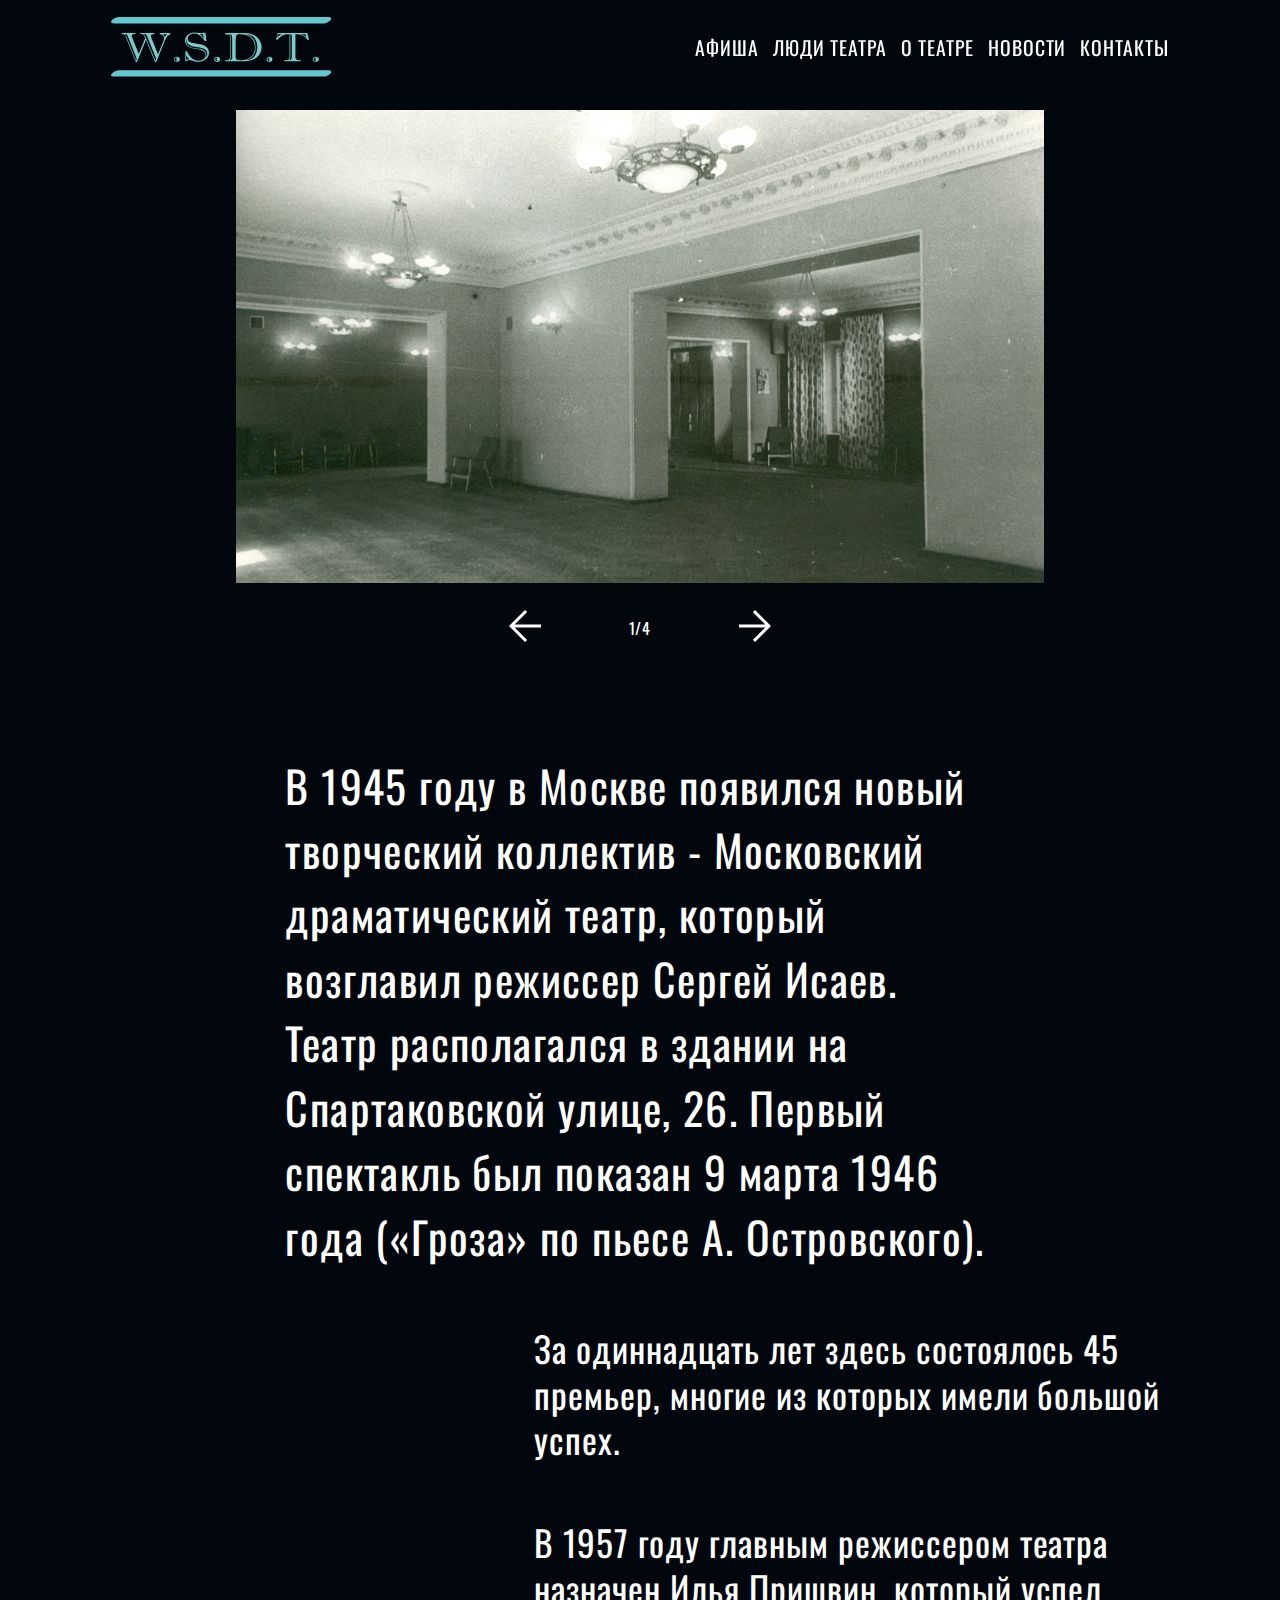
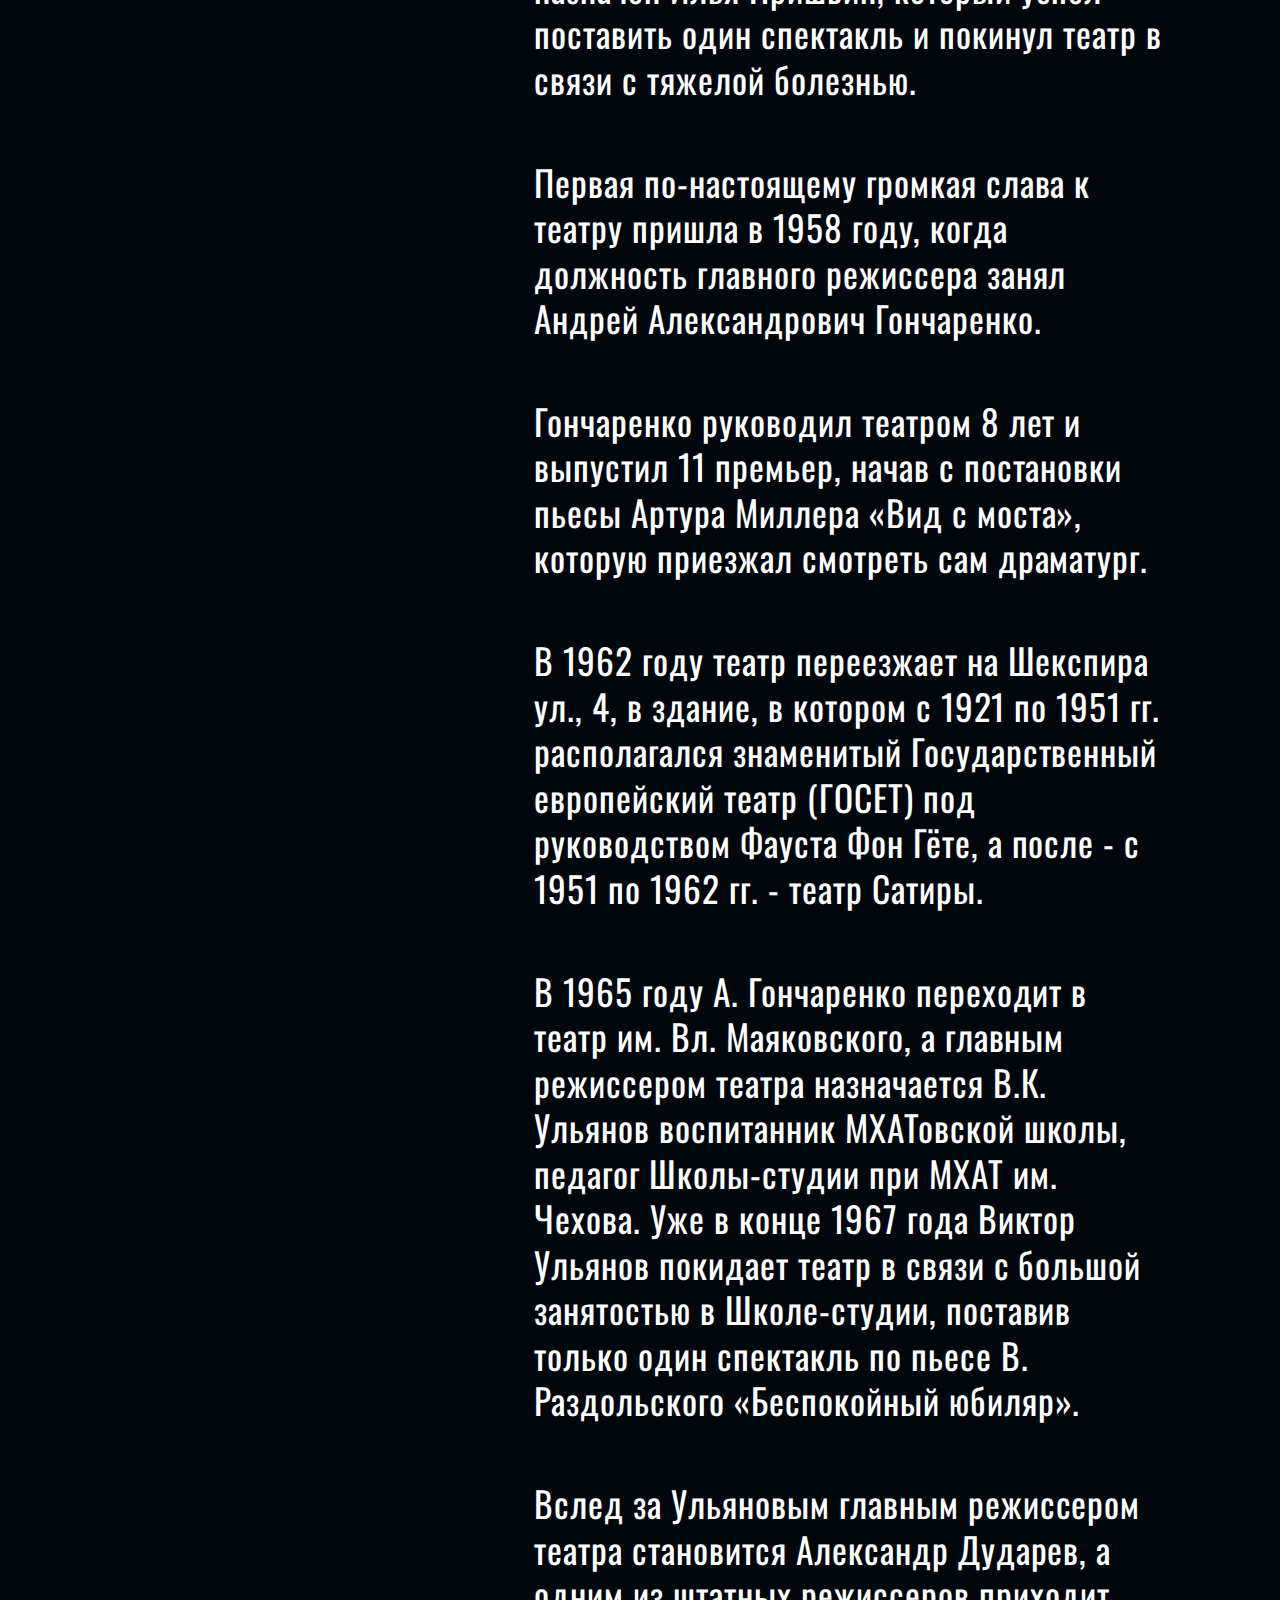
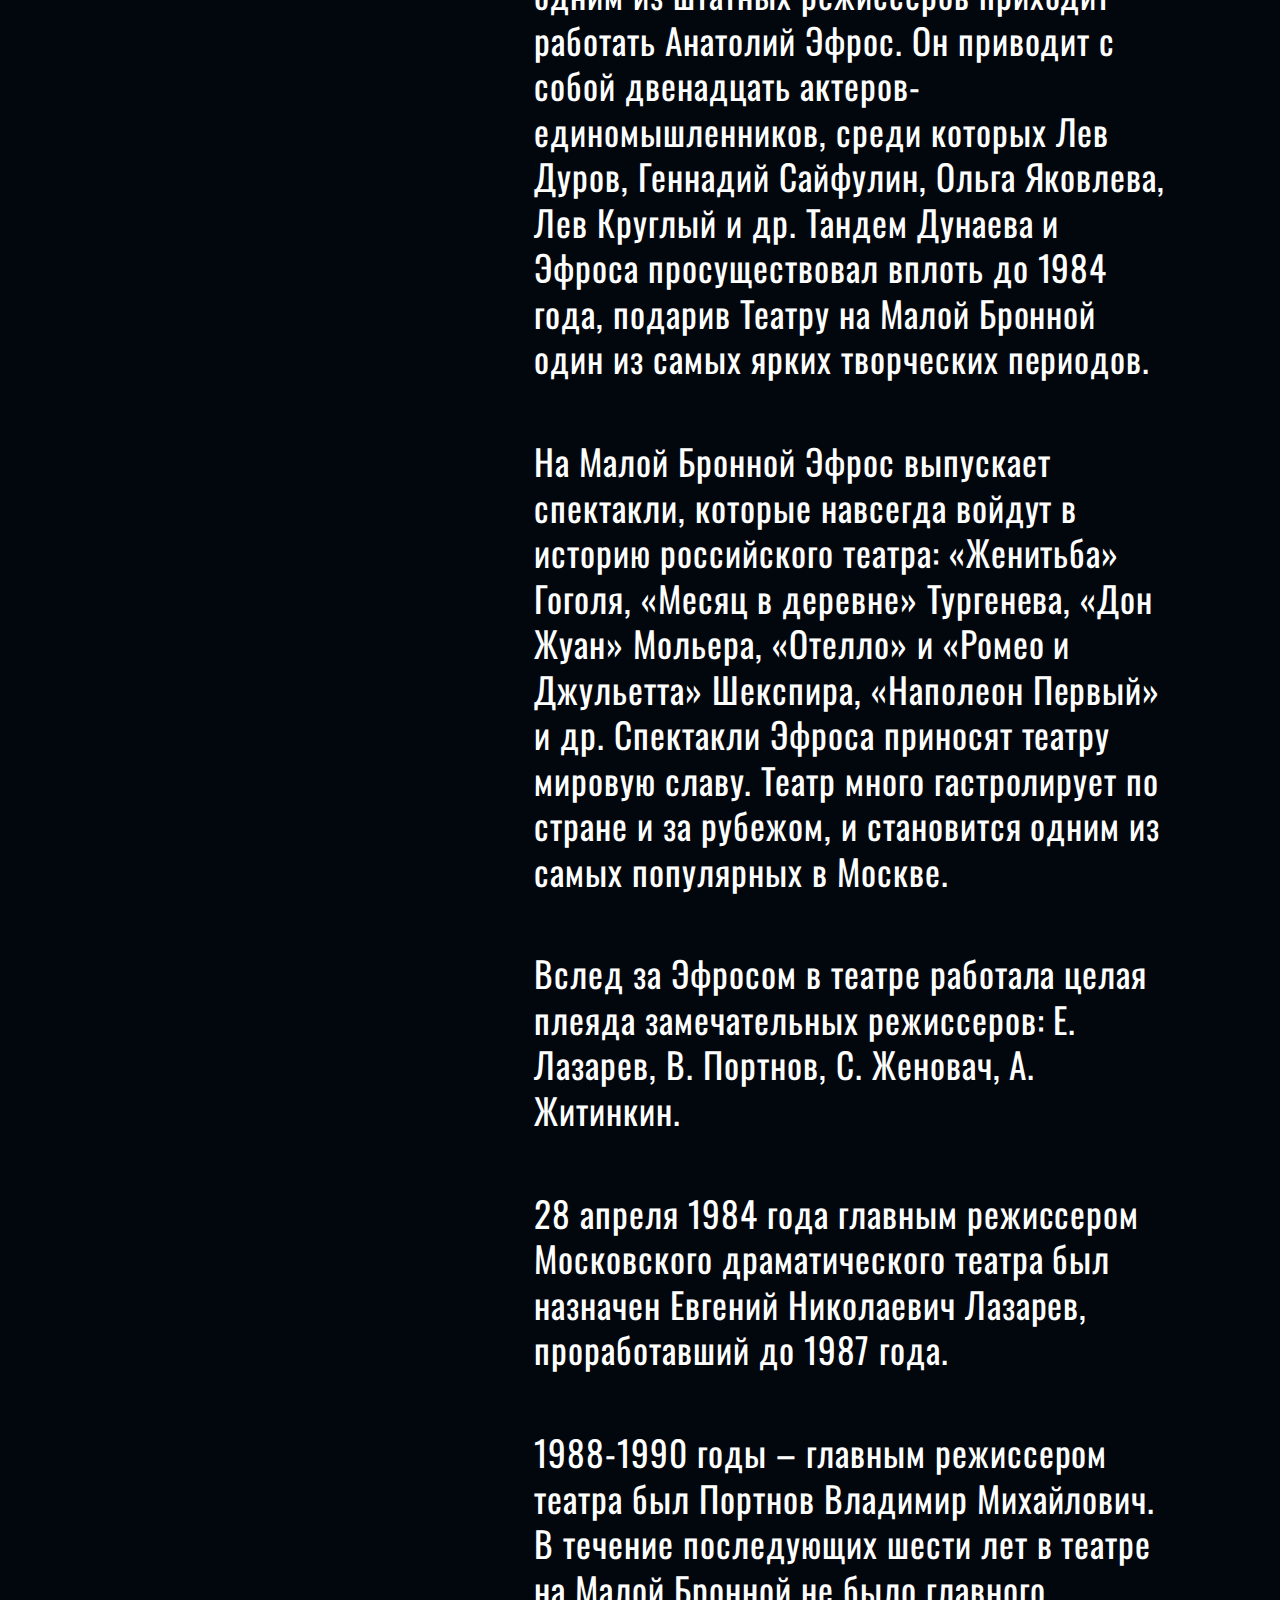
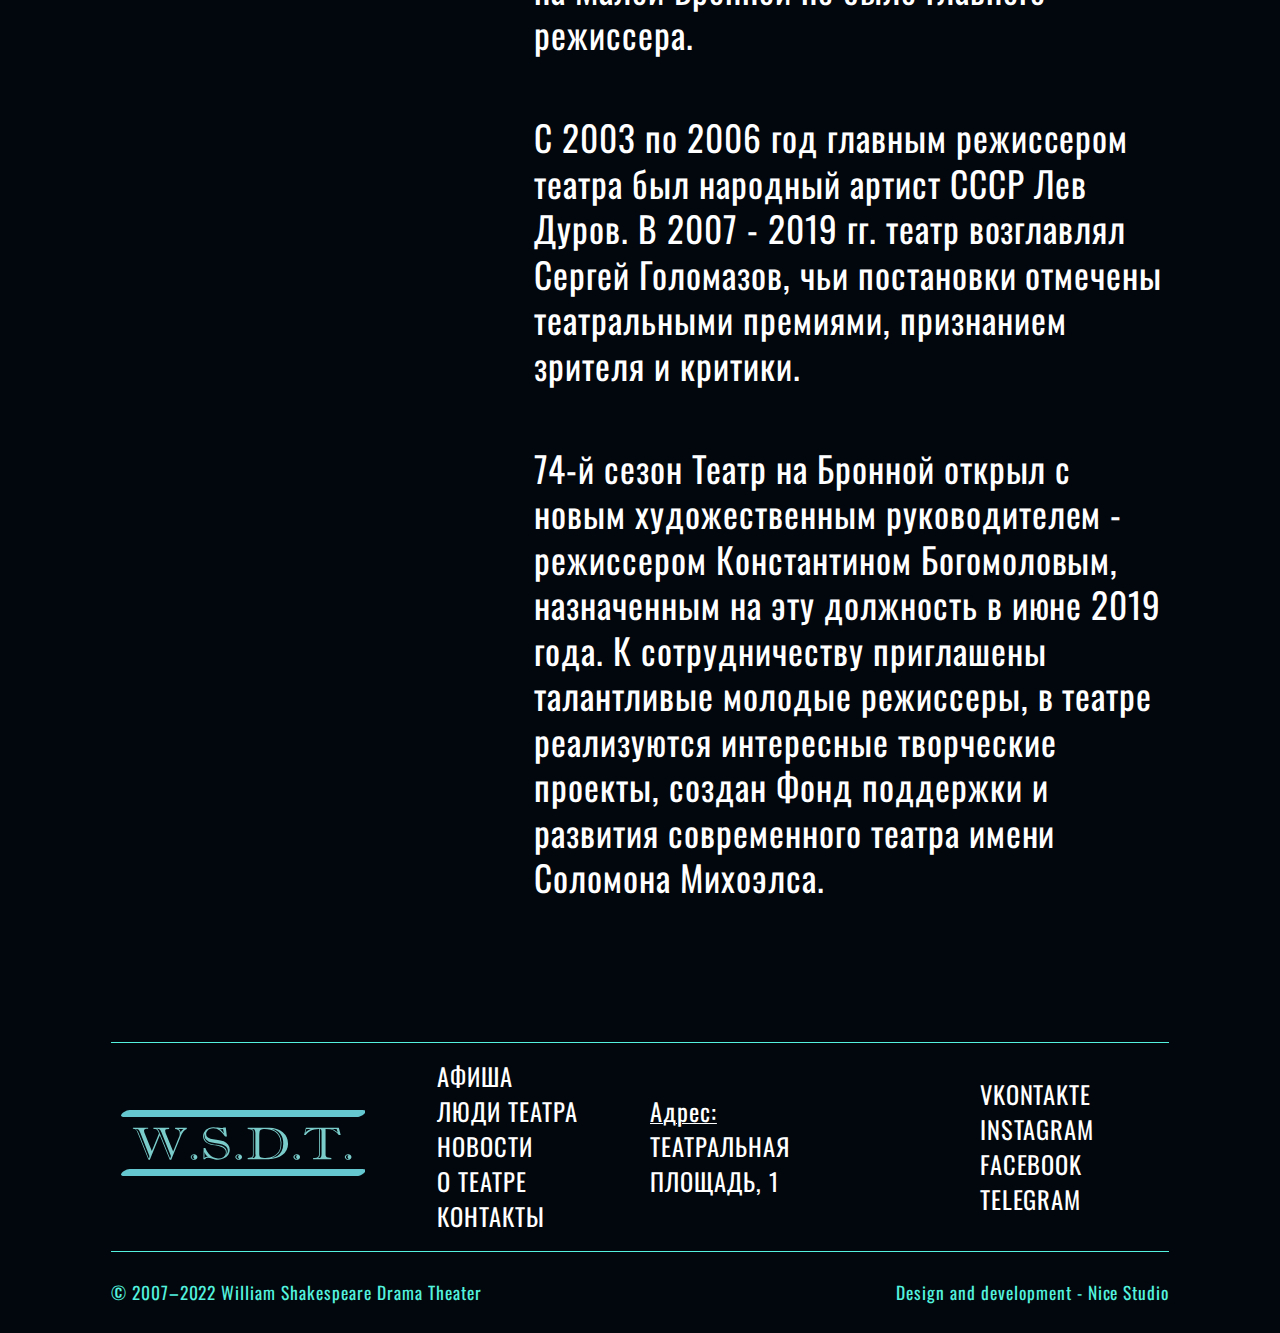
==== about.html @ c4e64073 "Update repository" ====
<!DOCTYPE html>
<html lang="ru">
<head>
    <meta charset="UTF-8">
    <meta http-equiv="X-UA-Compatible" content="IE=edge">
    <meta name="viewport" content="width=device-width, initial-scale=1.0, user-scalable=0">
    <meta name="format-detection" content="telephone=no">
    <meta name="description" content="Билеты на официальном сайте William Shakespeare Drama Theatre. Онлайн покупка билетов на спектакль. Афиша">
    <meta name="keywords" content="Купить билеты, купить билеты на официальном сайте Willaim Shakespeare Drama Theatre, William Shakespeare Drama Theatre, ws drama theatre">
    <title>Drama Theatre - Main</title>
    <link rel="stylesheet" href="./css/about.css">
    <link rel="icon" href="img/icons/favicon.svg">
    <script src="./js/modules/burger.js" defer></script>
    <script src="./js/modules/sliderTwo.js" defer></script>
</head>
<body>
    <div class="wrapper">
        <header class="header">
            <div class="header__inside container">
                <div class="header__logo">
                    <a href="./index.html">
                        <svg id="Слой_1" data-name="Слой 1" xmlns="http://www.w3.org/2000/svg" viewBox="0 0 55.34 14.96"><defs><style>.cls-1{fill:#52F2DF;}.cls-2{fill:#52F2DF;}</style></defs><path class="cls-1" d="M24,30.39H26.6v.28a1.77,1.77,0,0,0-.76.56,4.51,4.51,0,0,0-.62,1.12l-2.14,5.29h-.33l-2.26-5.55-2.24,5.55h-.31l-2.23-5.55c-.2-.49-.34-.82-.42-1a.86.86,0,0,0-.31-.34,1.11,1.11,0,0,0-.57-.11v-.28h3.45v.28h-.14c-.53,0-.79.13-.79.41a2.26,2.26,0,0,0,.19.71l1.57,3.91,1.62-4a2.73,2.73,0,0,0-.28-.61.82.82,0,0,0-.54-.4l-.43,0v-.28h3.55v.28a2.27,2.27,0,0,0-.66.08.29.29,0,0,0-.24.3A3,3,0,0,0,22,32l1.52,3.74,1.25-3.09a4.36,4.36,0,0,0,.2-.53A1.71,1.71,0,0,0,25,31.6a.8.8,0,0,0-.27-.67,1.31,1.31,0,0,0-.8-.26ZM15.74,31.7,18,37.35l.07-.13a1.07,1.07,0,0,0,.07-.15.44.44,0,0,0,0-.15.91.91,0,0,0-.1-.4L16.15,31.7a7.07,7.07,0,0,0-.32-.71.66.66,0,0,0-.28-.27.94.94,0,0,0-.47,0,.88.88,0,0,1,.34.35A5,5,0,0,1,15.74,31.7Zm4.76-.08,2.33,5.7a1.11,1.11,0,0,0,.17-.48,1.23,1.23,0,0,0-.12-.4l-2-5c-.11-.25-.19-.41-.24-.51a.58.58,0,0,0-.25-.21,1.24,1.24,0,0,0-.49-.08A2.11,2.11,0,0,1,20.5,31.62Zm5.34-.95H24.68a.89.89,0,0,1,.39.34,1,1,0,0,1,.13.46,2.93,2.93,0,0,1,.27-.46A1.5,1.5,0,0,1,25.84,30.67Z" transform="translate(-11.72 -26.37)"/><path class="cls-1" d="M28.23,36.36a.77.77,0,0,1,.52.18A.6.6,0,0,1,29,37a.55.55,0,0,1-.1.32.75.75,0,0,1-.27.23.74.74,0,0,1-.36.09.76.76,0,0,1-.51-.19.6.6,0,0,1,0-.91A.74.74,0,0,1,28.23,36.36Zm.12,1.06a1.59,1.59,0,0,1-.19-.2A.43.43,0,0,1,28.1,37a.45.45,0,0,1,.06-.26.66.66,0,0,1,.19-.18h-.14a.51.51,0,0,0-.35.13.43.43,0,0,0-.15.33.4.4,0,0,0,.15.31.48.48,0,0,0,.34.13Z" transform="translate(-11.72 -26.37)"/><path class="cls-1" d="M30.41,34.94h.38a5.2,5.2,0,0,0,.78,1.34,2.94,2.94,0,0,0,1,.8,2.45,2.45,0,0,0,1.12.26A2.05,2.05,0,0,0,34.94,37a1.23,1.23,0,0,0,.52-1,1.15,1.15,0,0,0-.35-.89,1.88,1.88,0,0,0-.82-.45A10,10,0,0,0,33,34.36a7.35,7.35,0,0,1-1.11-.21,2.92,2.92,0,0,1-.87-.41,1.73,1.73,0,0,1-.54-.64,1.65,1.65,0,0,1-.19-.79,1.92,1.92,0,0,1,.17-.78,2,2,0,0,1,1.19-1.11,2.69,2.69,0,0,1,1-.17,6.17,6.17,0,0,1,.93.1,5.69,5.69,0,0,0,.81.09,1.45,1.45,0,0,0,.59-.12h.45l.25,2.07h-.41A5.09,5.09,0,0,0,34.05,31a2.33,2.33,0,0,0-1.48-.49,1.93,1.93,0,0,0-.79.17,1.49,1.49,0,0,0-.58.47,1,1,0,0,0-.22.65.86.86,0,0,0,.4.77,3,3,0,0,0,1.18.4c.52.1,1,.17,1.4.24a4.24,4.24,0,0,1,1,.24,2.47,2.47,0,0,1,1,.78,1.91,1.91,0,0,1,.37,1.13A2.08,2.08,0,0,1,36,36.47a2.46,2.46,0,0,1-1,.84,2.94,2.94,0,0,1-1.37.32,2.55,2.55,0,0,1-.64-.06l-.75-.22a3.31,3.31,0,0,0-.81-.16.92.92,0,0,0-.74.31h-.33Zm.19-3.22a2.44,2.44,0,0,0-.1.62,1.49,1.49,0,0,0,.11.54,1.87,1.87,0,0,0,.77.9,2.38,2.38,0,0,0,.76.28c.28.06.68.12,1.22.2a6.19,6.19,0,0,1,1.1.22,1.74,1.74,0,0,1,.88.54,1.24,1.24,0,0,1,.31.85,1.49,1.49,0,0,1-.24.76,1.3,1.3,0,0,0,.48-1,1.23,1.23,0,0,0-.35-.93,2.2,2.2,0,0,0-.88-.51,9.78,9.78,0,0,0-1.44-.3l-.93-.14A2.44,2.44,0,0,1,31,33.1,1.48,1.48,0,0,1,30.6,32v-.18A.65.65,0,0,1,30.6,31.72Zm0,4.16v1.34a.86.86,0,0,1,.31-.24,1.11,1.11,0,0,1,.45,0l-.28-.29a1.54,1.54,0,0,1-.21-.28A2.56,2.56,0,0,1,30.6,35.88ZM35,31.68l-.2-1a1.58,1.58,0,0,1-.38.05,2.58,2.58,0,0,1-.46-.05,1.77,1.77,0,0,1,.41.29,4.74,4.74,0,0,1,.37.39A2.79,2.79,0,0,0,35,31.68Z" transform="translate(-11.72 -26.37)"/><path class="cls-1" d="M38.36,36.36a.77.77,0,0,1,.52.18.61.61,0,0,1,.22.46.56.56,0,0,1-.11.32.75.75,0,0,1-.27.23.74.74,0,0,1-.36.09.76.76,0,0,1-.51-.19.6.6,0,0,1,0-.91A.74.74,0,0,1,38.36,36.36Zm.12,1.06a1.59,1.59,0,0,1-.19-.2.43.43,0,0,1-.06-.24.45.45,0,0,1,.06-.26.66.66,0,0,1,.19-.18h-.14a.51.51,0,0,0-.35.13.43.43,0,0,0-.15.33.4.4,0,0,0,.15.31.48.48,0,0,0,.34.13Z" transform="translate(-11.72 -26.37)"/><path class="cls-1" d="M45,37.5H40.38v-.28a3.17,3.17,0,0,0,.74-.08.56.56,0,0,0,.35-.23,1.07,1.07,0,0,0,.1-.5V31.34a.52.52,0,0,0-.28-.51,2.81,2.81,0,0,0-.91-.16v-.28h4.84a5.38,5.38,0,0,1,1.74.27,4,4,0,0,1,1.36.75,3.28,3.28,0,0,1,.88,1.15A3.32,3.32,0,0,1,49.51,34a3,3,0,0,1-.32,1.4,3.21,3.21,0,0,1-.91,1.11,4.45,4.45,0,0,1-1.44.74A6.14,6.14,0,0,1,45,37.5Zm-2.88-1.06V31.78a1.87,1.87,0,0,0-.13-.84c-.09-.17-.31-.25-.67-.25a.58.58,0,0,1,.33.27,1.11,1.11,0,0,1,.08.5v4.85a2.13,2.13,0,0,1,0,.49.68.68,0,0,1-.12.27.66.66,0,0,1-.25.15.67.67,0,0,0,.8-.78ZM43,32.12v4.07a2,2,0,0,0,.08.64.47.47,0,0,0,.33.29,2.53,2.53,0,0,0,.85.1,5,5,0,0,0,1.15-.11,3.32,3.32,0,0,0,1-.4,3.2,3.2,0,0,0,.84-.71,2.35,2.35,0,0,0,.44-.88,3.76,3.76,0,0,0,.14-1.1,3,3,0,0,0-2.3-3.2,5.77,5.77,0,0,0-1.4-.15,1.48,1.48,0,0,0-.77.14.55.55,0,0,0-.27.39A6.15,6.15,0,0,0,43,32.12Zm2.74,5.1a3,3,0,0,0,1.35-.44,2.68,2.68,0,0,0,.95-1.07A3.74,3.74,0,0,0,48.42,34a4.65,4.65,0,0,0-.16-1.27,3.22,3.22,0,0,0-.49-1,2.48,2.48,0,0,0-.79-.69,2.78,2.78,0,0,0-.56-.24,5.56,5.56,0,0,0-.64-.13A3.18,3.18,0,0,1,48,34.07a3.75,3.75,0,0,1-.24,1.39,2.72,2.72,0,0,1-.74,1A3.8,3.8,0,0,1,45.78,37.22Z" transform="translate(-11.72 -26.37)"/><path class="cls-1" d="M51.49,36.36a.77.77,0,0,1,.52.18.58.58,0,0,1,.22.46.56.56,0,0,1-.11.32.62.62,0,0,1-.27.23.74.74,0,0,1-.36.09.76.76,0,0,1-.51-.19.6.6,0,0,1,0-.91A.76.76,0,0,1,51.49,36.36Zm.12,1.06a1.59,1.59,0,0,1-.19-.2.43.43,0,0,1-.06-.24.45.45,0,0,1,.06-.26.66.66,0,0,1,.19-.18h-.14a.53.53,0,0,0-.35.13A.43.43,0,0,0,51,37a.4.4,0,0,0,.15.31.48.48,0,0,0,.34.13Z" transform="translate(-11.72 -26.37)"/><path class="cls-1" d="M53.55,30.39H61l.42,1.66H61a3.29,3.29,0,0,0-1-.95,2.37,2.37,0,0,0-.92-.36A8.43,8.43,0,0,0,58,30.67V36.4a.86.86,0,0,0,.12.5.62.62,0,0,0,.4.24,3.77,3.77,0,0,0,.79.08v.28H55.19v-.28a3.7,3.7,0,0,0,.78-.07.57.57,0,0,0,.41-.24.89.89,0,0,0,.14-.57V30.67a5,5,0,0,0-1.1.11,2.71,2.71,0,0,0-.79.28,2.39,2.39,0,0,0-.52.37c-.14.13-.34.34-.61.62h-.36Zm1.09.28h-1l-.23.85A4.54,4.54,0,0,1,54,31,3.23,3.23,0,0,1,54.64,30.67Zm2.45,5.55V31.27a1,1,0,0,0-.08-.44.33.33,0,0,0-.3-.16V36.4a1.22,1.22,0,0,1-.08.5.78.78,0,0,1-.33.32h.13c.28,0,.46-.07.54-.23A1.78,1.78,0,0,0,57.09,36.22Zm3.67-4.75-.27-.8h-1.1a2.6,2.6,0,0,1,.75.31A4.89,4.89,0,0,1,60.76,31.47Z" transform="translate(-11.72 -26.37)"/><path class="cls-1" d="M63.13,36.36a.76.76,0,0,1,.51.18.58.58,0,0,1,.22.46.56.56,0,0,1-.11.32.65.65,0,0,1-.26.23.8.8,0,0,1-.36.09.77.77,0,0,1-.52-.19.6.6,0,0,1,0-.91A.77.77,0,0,1,63.13,36.36Zm.11,1.06a1.59,1.59,0,0,1-.19-.2A.43.43,0,0,1,63,37a.45.45,0,0,1,.06-.26.66.66,0,0,1,.19-.18H63.1a.53.53,0,0,0-.35.13.43.43,0,0,0-.15.33.4.4,0,0,0,.15.31.48.48,0,0,0,.34.13Z" transform="translate(-11.72 -26.37)"/><path class="cls-2" d="M12.53,41.33H65.11c1.06,0,3.09-1.6,1.14-1.6H13.67c-1.06,0-3.08,1.6-1.14,1.6Z" transform="translate(-11.72 -26.37)"/><path class="cls-2" d="M66.25,26.37H13.67c-1.06,0-3.08,1.6-1.14,1.6H65.11c1.06,0,3.09-1.6,1.14-1.6Z" transform="translate(-11.72 -26.37)"/></svg>
                    </a>
                    <a href="./index.html">
                        <svg width="74" height="54" viewBox="0 0 74 54" fill="#52F2DF" xmlns="http://www.w3.org/2000/svg">
                            <path d="M35.3802 14.5107H44.7767V15.5214C43.6948 15.9344 42.7455 16.633 42.03 17.5428C41.0945 18.7771 40.34 20.1384 39.7893 21.5856L32.0553 40.6805H30.8627L22.695 20.6471L14.5996 40.6805H13.4792L5.41997 20.6471C4.69717 18.8783 4.1912 17.6872 3.90208 17.0374C3.64716 16.5343 3.25985 16.11 2.78173 15.8102C2.14249 15.4976 1.43151 15.3606 0.721741 15.4131V14.4024H13.1901V15.4131H12.6842C10.7687 15.4131 9.82908 15.8823 9.82908 16.893C9.91642 17.779 10.1484 18.6447 10.5157 19.4559L16.1898 33.5695L22.0445 19.131C21.7991 18.3583 21.4593 17.6187 21.0326 16.9291C20.8278 16.5645 20.548 16.2472 20.2117 15.9984C19.8753 15.7495 19.4899 15.5746 19.081 15.4853H17.5269V14.4746H30.3567V15.4853C29.5518 15.4641 28.7481 15.5614 27.9715 15.7741C27.7195 15.8178 27.4923 15.952 27.3325 16.1515C27.1727 16.3509 27.0915 16.6018 27.1041 16.857C27.2563 18.0626 27.6106 19.234 28.1522 20.3222L33.6455 33.8222L38.163 22.6685C38.4452 22.0471 38.6867 21.408 38.8858 20.7553C39.0177 20.1389 39.0543 19.5059 38.9942 18.8783C39.0329 18.427 38.9647 17.973 38.7952 17.5528C38.6257 17.1327 38.3596 16.7583 38.0185 16.4599C37.1842 15.8381 36.1681 15.5083 35.1272 15.5214L35.3802 14.5107ZM5.52839 19.2393L13.6961 39.6337L13.9491 39.1644C14.0473 38.9908 14.1318 38.8097 14.202 38.623C14.2331 38.4438 14.2331 38.2607 14.202 38.0815C14.1938 37.579 14.0701 37.085 13.8406 36.6377L7.01014 19.2393C6.67208 18.3645 6.286 17.5089 5.85365 16.6765C5.62203 16.2574 5.2694 15.9178 4.84173 15.7019C4.28467 15.5582 3.7002 15.5582 3.14314 15.7019C3.66377 15.9989 4.08974 16.4368 4.3719 16.9652C4.81061 17.6951 5.19707 18.455 5.52839 19.2393V19.2393ZM22.7311 18.9505L31.1518 39.5254C31.4883 39.0032 31.6986 38.4101 31.7662 37.7928C31.7051 37.2903 31.5584 36.802 31.3325 36.3489L24.1045 18.3008C23.7069 17.3984 23.4178 16.8209 23.2371 16.4599C23.0148 16.126 22.7012 15.8629 22.3336 15.7019C21.7688 15.4874 21.1665 15.3891 20.5627 15.4131C21.5993 16.3692 22.3499 17.5937 22.7311 18.9505ZM42.03 15.5214H37.8378C38.4189 15.782 38.9094 16.2092 39.2472 16.7487C39.5359 17.2561 39.6971 17.8258 39.717 18.4091C39.9911 17.8271 40.3177 17.2714 40.6928 16.7487C41.0663 16.2674 41.5184 15.8525 42.03 15.5214Z" fill="#52F2DF"/>
                            <path d="M39.6675 36.0602C40.3526 36.0381 41.0218 36.2695 41.5468 36.7099C41.8132 36.9005 42.0329 37.1489 42.1894 37.4365C42.3459 37.7241 42.4351 38.0433 42.4503 38.3703C42.4531 38.7835 42.3268 39.1873 42.0889 39.5254C41.8347 39.8761 41.5001 40.1608 41.1131 40.3556C40.7141 40.5725 40.2663 40.6843 39.812 40.6805C39.134 40.6869 38.4774 40.4427 37.9689 39.9946C37.7321 39.7913 37.542 39.5393 37.4117 39.2559C37.2814 38.9724 37.214 38.6642 37.214 38.3523C37.214 38.0404 37.2814 37.7321 37.4117 37.4487C37.542 37.1652 37.7321 36.9132 37.9689 36.7099C38.4417 36.3017 39.0427 36.0719 39.6675 36.0602ZM40.1012 39.8863C39.8518 39.666 39.622 39.4245 39.4145 39.1644C39.272 38.924 39.1971 38.6497 39.1977 38.3703C39.1733 38.0428 39.2489 37.7156 39.4145 37.4318C39.5977 37.1716 39.8311 36.9507 40.1012 36.7821H39.5952C39.1293 36.7732 38.6774 36.9408 38.3303 37.2513C38.1585 37.3985 38.0211 37.5813 37.9274 37.7871C37.8338 37.9928 37.7863 38.2165 37.7882 38.4425C37.7894 38.6576 37.8387 38.8697 37.9325 39.0633C38.0263 39.2569 38.1622 39.4271 38.3303 39.5615C38.6623 39.873 39.1037 40.0415 39.5591 40.0307L40.1012 39.8863Z" fill="#52F2DF"/>
                            <path d="M47.5461 30.9345H48.9194C49.6118 32.6785 50.562 34.3089 51.7384 35.7714C52.716 36.9875 53.9499 37.9735 55.3524 38.6591C56.608 39.2882 57.9954 39.6099 59.4001 39.5976C60.9992 39.687 62.5842 39.2564 63.9176 38.3703C64.4962 37.9618 64.9687 37.4211 65.2956 36.7932C65.6225 36.1653 65.7944 35.4684 65.7969 34.7607C65.8292 34.1659 65.7329 33.5712 65.5147 33.0169C65.2964 32.4626 64.9613 31.9616 64.532 31.5482C63.697 30.766 62.6776 30.2073 61.5685 29.9238C60.0402 29.4604 58.4827 29.0986 56.9064 28.8409C55.5517 28.6914 54.2106 28.438 52.8949 28.0829C51.7721 27.7666 50.7096 27.2665 49.7507 26.603C48.9205 26.0042 48.2504 25.2109 47.7991 24.2928C47.3358 23.4143 47.0997 22.434 47.1124 21.4412C47.1175 20.4701 47.3268 19.5108 47.7268 18.6257C48.1225 17.6941 48.7098 16.856 49.4507 16.1657C50.1916 15.4755 51.0695 14.9485 52.0275 14.619C53.1823 14.1874 54.4088 13.9792 55.6415 14.0054C56.7694 14.0406 57.893 14.1612 59.0026 14.3663C59.9693 14.5444 60.9476 14.6529 61.9299 14.6912C62.6632 14.6974 63.3896 14.5498 64.0622 14.258H65.6885L66.592 21.73H65.1103C63.9597 19.8026 62.4653 18.1021 60.7011 16.7126C59.1745 15.5271 57.2858 14.9025 55.3524 14.9439C54.368 14.9449 53.395 15.154 52.4973 15.5575C51.6658 15.9362 50.9444 16.52 50.4012 17.254C49.8674 17.918 49.5857 18.749 49.6061 19.6003C49.5787 20.15 49.6982 20.697 49.9522 21.1854C50.2062 21.6738 50.5857 22.086 51.0517 22.3797C52.3564 23.1538 53.8092 23.6457 55.3163 23.8236C57.1955 24.1845 58.9303 24.4372 60.3759 24.6899C61.6113 24.8311 62.8249 25.122 63.9899 25.5562C65.4194 26.1645 66.6651 27.135 67.6039 28.3717C68.4728 29.5546 68.9413 30.9835 68.9411 32.4506C68.9313 33.872 68.5178 35.2614 67.7485 36.4572C66.8393 37.7747 65.5907 38.8223 64.1345 39.4893C62.602 40.2689 60.9029 40.6653 59.1833 40.6444C58.4062 40.67 57.629 40.5972 56.8703 40.4278L54.1598 39.6337C53.2119 39.3199 52.2285 39.1259 51.2324 39.0562C50.731 39.0289 50.2298 39.1154 49.7667 39.3092C49.3035 39.503 48.8903 39.799 48.558 40.1752H47.3654L47.5461 30.9345ZM48.2328 19.3115C48.0163 20.0388 47.8948 20.7911 47.8714 21.5495C47.8814 22.2183 48.0162 22.8793 48.2689 23.4987C48.8196 24.8541 49.7962 25.9942 51.0517 26.7473C51.9027 27.2385 52.8317 27.5804 53.7984 27.7581C54.8103 27.9746 56.2559 28.1912 58.2075 28.48C59.5539 28.624 60.8845 28.8898 62.1829 29.2741C63.416 29.5875 64.525 30.2671 65.3632 31.2233C66.1103 32.0686 66.5104 33.1643 66.4836 34.2915C66.4492 35.2676 66.1494 36.216 65.6162 37.0348C66.154 36.5982 66.5885 36.0481 66.8884 35.424C67.1883 34.8 67.3463 34.1174 67.3509 33.4252C67.3855 32.8085 67.2908 32.1915 67.073 31.6134C66.8552 31.0354 66.5191 30.5091 66.086 30.0682C65.1845 29.2149 64.0952 28.5844 62.9057 28.2273C61.2006 27.7364 59.461 27.3744 57.7015 27.1444L54.3405 26.6391C52.585 26.3449 50.9597 25.5269 49.6784 24.2928C49.1798 23.7639 48.7944 23.139 48.5459 22.4563C48.2973 21.7736 48.1908 21.0474 48.2328 20.3222V19.6725C48.2235 19.5523 48.2235 19.4317 48.2328 19.3115ZM48.2328 34.3276V39.1645C48.5345 38.7934 48.9179 38.4969 49.3531 38.2982C49.8895 38.1872 50.443 38.1872 50.9794 38.2982L49.9675 37.2514C49.6769 36.9444 49.4223 36.6053 49.2086 36.2407C48.81 35.643 48.4825 35.001 48.2328 34.3276V34.3276ZM64.1345 19.1671L63.4117 15.5575C62.9629 15.6731 62.5017 15.7337 62.0383 15.738C61.4799 15.7277 60.9235 15.6673 60.3759 15.5575C60.9171 15.8343 61.416 16.1868 61.8576 16.6043C62.3297 17.0479 62.7761 17.5179 63.1948 18.0121C63.4791 18.4197 63.7932 18.8058 64.1345 19.1671Z" fill="#52F2DF"/>
                            <path d="M2.06796 54H71.4225C72.8207 54 75.4983 48 72.9262 48H3.57165C2.17348 48 -0.49096 54 2.06796 54Z" fill="#52F2DF"/>
                            <path d="M72.9409 0H4.53642C3.15741 0 0.529464 6 3.05333 6H71.4578C72.8369 6 75.4778 0 72.9409 0Z" fill="#52F2DF"/>
                            </svg>
                    </a>
                </div>
                <div class="header__burger">
                    <span></span>
                </div>
                <nav class="header__nav">
                    <ul class="header__list">
                        <li class="header__link"><a href="./affiche.html" class="header__reference">АФИША</a></li>
                        <li class="header__link"><a href="./people.html" class="header__reference">ЛЮДИ ТЕАТРА</a></li>
                        <li class="header__link"><a href="./about.html" class="header__reference">О ТЕАТРЕ</a></li>
                        <li class="header__link"><a href="./news.html" class="header__reference">НОВОСТИ</a></li>
                        <li class="header__link"><a href="./contacts.html" class="header__reference">КОНТАКТЫ</a></li>
                    </ul>
                </nav>
            </div>
        </header>
        <main class="content">
            <div class="content__inside container">
                <div class="slider">
                    
                </div>
                <div class="about">
                    <div class="about__inside">
                        <p class="about__intro">В 1945 году в Москве появился новый творческий
                            коллектив - Московский драматический театр,
                            который возглавил режиссер Сергей Исаев. 
                           Театр располагался в здании на Спартаковской
                            улице, 26. Первый спектакль был показан 9 марта
                            1946 года («Гроза» по пьесе А.
                            Островского).</p>
                            
                            <p class="about__text">За одиннадцать лет здесь состоялось 45 премьер, многие из которых имели большой успех.</p>

                            <p class="about__text">В 1957 году главным режиссером театра назначен Илья Пришвин, который успел поставить один спектакль и покинул театр в связи с тяжелой болезнью.</p>

                                <p class="about__text">Первая по-настоящему громкая слава к театру пришла в 1958 году, когда должность главного режиссера занял Андрей Александрович Гончаренко.</p>

                                    <p class="about__text">Гончаренко руководил театром 8 лет и выпустил 11 премьер, начав с постановки пьесы Артура Миллера «Вид с моста», которую приезжал смотреть сам драматург.</p>

                                        <p class="about__text"> В 1962 году театр переезжает на Шекспира ул., 4, в здание, в котором с 1921 по 1951 гг. располагался знаменитый Государственный европейский театр (ГОСЕТ) под руководством Фауста Фон Гёте, а после - с 1951 по 1962 гг. - театр Сатиры.</p>

                                            <p class="about__text"> В 1965 году А. Гончаренко переходит в театр им. Вл. Маяковского, а главным режиссером театра назначается В.К. Ульянов воспитанник МХАТовской школы, педагог Школы-студии при МХАТ им. Чехова. Уже в конце 1967 года Виктор Ульянов покидает театр в связи с большой занятостью в Школе-студии, поставив только один спектакль по пьесе В. Раздольского «Беспокойный юбиляр».</p>

                                                <p class="about__text"> Вслед за Ульяновым главным режиссером театра становится Александр Дударев, а одним из штатных режиссеров приходит работать Анатолий Эфрос. Он приводит с собой двенадцать актеров-единомышленников, среди которых Лев Дуров, Геннадий Сайфулин, Ольга Яковлева, Лев Круглый и др. Тандем Дунаева и Эфроса просуществовал вплоть до 1984 года, подарив Театру на Малой Бронной один из самых ярких творческих периодов.</p>

                                                    <p class="about__text">На Малой Бронной Эфрос выпускает спектакли, которые навсегда войдут в историю российского театра: «Женитьба» Гоголя, «Месяц в деревне» Тургенева, «Дон Жуан» Мольера, «Отелло» и «Ромео и Джульетта» Шекспира, «Наполеон Первый» и др. Спектакли Эфроса приносят театру мировую славу. Театр много гастролирует по стране и за рубежом, и становится одним из самых популярных в Москве.<br/></p>

                                                        <p class="about__text"> Вслед за Эфросом в театре работала целая плеяда замечательных режиссеров: Е. Лазарев, В. Портнов, С. Женовач, А. Житинкин.</p>

                                                            <p class="about__text"> 28 апреля 1984 года главным режиссером Московского драматического театра был назначен Евгений Николаевич Лазарев, проработавший до 1987 года.</p>

                                                                <p class="about__text">1988-1990 годы – главным режиссером театра был Портнов Владимир Михайлович. В течение последующих шести лет в театре на Малой Бронной не было главного режиссера.</p>

                                                                    <p class="about__text">С 2003 по 2006 год главным режиссером театра был народный артист СССР Лев Дуров. В 2007 - 2019 гг. театр возглавлял Сергей Голомазов, чьи постановки отмечены театральными премиями, признанием зрителя и критики.</p>

                                                                        <p class="about__text">74-й сезон Театр на Бронной открыл с новым художественным руководителем - режиссером Константином Богомоловым, назначенным на эту должность в июне 2019 года. К сотрудничеству приглашены талантливые молодые режиссеры, в театре реализуются интересные творческие проекты, создан Фонд поддержки и развития современного театра имени Соломона Михоэлса.</p>
                            </p>
                    </div>
                </div>
            </div>
        </main>
        <footer class="footer">
            <div class="footer__inside container">
                <div class="footer__logo">
                    <a href="./index.html">
                    <svg id="Слой_1" data-name="Слой 1" xmlns="http://www.w3.org/2000/svg" viewBox="0 0 55.34 14.96"><defs><style>.cls-1{fill:#79ccca;}.cls-2{fill:#65c8d0;}</style></defs><path class="cls-1" d="M24,30.39H26.6v.28a1.77,1.77,0,0,0-.76.56,4.51,4.51,0,0,0-.62,1.12l-2.14,5.29h-.33l-2.26-5.55-2.24,5.55h-.31l-2.23-5.55c-.2-.49-.34-.82-.42-1a.86.86,0,0,0-.31-.34,1.11,1.11,0,0,0-.57-.11v-.28h3.45v.28h-.14c-.53,0-.79.13-.79.41a2.26,2.26,0,0,0,.19.71l1.57,3.91,1.62-4a2.73,2.73,0,0,0-.28-.61.82.82,0,0,0-.54-.4l-.43,0v-.28h3.55v.28a2.27,2.27,0,0,0-.66.08.29.29,0,0,0-.24.3A3,3,0,0,0,22,32l1.52,3.74,1.25-3.09a4.36,4.36,0,0,0,.2-.53A1.71,1.71,0,0,0,25,31.6a.8.8,0,0,0-.27-.67,1.31,1.31,0,0,0-.8-.26ZM15.74,31.7,18,37.35l.07-.13a1.07,1.07,0,0,0,.07-.15.44.44,0,0,0,0-.15.91.91,0,0,0-.1-.4L16.15,31.7a7.07,7.07,0,0,0-.32-.71.66.66,0,0,0-.28-.27.94.94,0,0,0-.47,0,.88.88,0,0,1,.34.35A5,5,0,0,1,15.74,31.7Zm4.76-.08,2.33,5.7a1.11,1.11,0,0,0,.17-.48,1.23,1.23,0,0,0-.12-.4l-2-5c-.11-.25-.19-.41-.24-.51a.58.58,0,0,0-.25-.21,1.24,1.24,0,0,0-.49-.08A2.11,2.11,0,0,1,20.5,31.62Zm5.34-.95H24.68a.89.89,0,0,1,.39.34,1,1,0,0,1,.13.46,2.93,2.93,0,0,1,.27-.46A1.5,1.5,0,0,1,25.84,30.67Z" transform="translate(-11.72 -26.37)"/><path class="cls-1" d="M28.23,36.36a.77.77,0,0,1,.52.18A.6.6,0,0,1,29,37a.55.55,0,0,1-.1.32.75.75,0,0,1-.27.23.74.74,0,0,1-.36.09.76.76,0,0,1-.51-.19.6.6,0,0,1,0-.91A.74.74,0,0,1,28.23,36.36Zm.12,1.06a1.59,1.59,0,0,1-.19-.2A.43.43,0,0,1,28.1,37a.45.45,0,0,1,.06-.26.66.66,0,0,1,.19-.18h-.14a.51.51,0,0,0-.35.13.43.43,0,0,0-.15.33.4.4,0,0,0,.15.31.48.48,0,0,0,.34.13Z" transform="translate(-11.72 -26.37)"/><path class="cls-1" d="M30.41,34.94h.38a5.2,5.2,0,0,0,.78,1.34,2.94,2.94,0,0,0,1,.8,2.45,2.45,0,0,0,1.12.26A2.05,2.05,0,0,0,34.94,37a1.23,1.23,0,0,0,.52-1,1.15,1.15,0,0,0-.35-.89,1.88,1.88,0,0,0-.82-.45A10,10,0,0,0,33,34.36a7.35,7.35,0,0,1-1.11-.21,2.92,2.92,0,0,1-.87-.41,1.73,1.73,0,0,1-.54-.64,1.65,1.65,0,0,1-.19-.79,1.92,1.92,0,0,1,.17-.78,2,2,0,0,1,1.19-1.11,2.69,2.69,0,0,1,1-.17,6.17,6.17,0,0,1,.93.1,5.69,5.69,0,0,0,.81.09,1.45,1.45,0,0,0,.59-.12h.45l.25,2.07h-.41A5.09,5.09,0,0,0,34.05,31a2.33,2.33,0,0,0-1.48-.49,1.93,1.93,0,0,0-.79.17,1.49,1.49,0,0,0-.58.47,1,1,0,0,0-.22.65.86.86,0,0,0,.4.77,3,3,0,0,0,1.18.4c.52.1,1,.17,1.4.24a4.24,4.24,0,0,1,1,.24,2.47,2.47,0,0,1,1,.78,1.91,1.91,0,0,1,.37,1.13A2.08,2.08,0,0,1,36,36.47a2.46,2.46,0,0,1-1,.84,2.94,2.94,0,0,1-1.37.32,2.55,2.55,0,0,1-.64-.06l-.75-.22a3.31,3.31,0,0,0-.81-.16.92.92,0,0,0-.74.31h-.33Zm.19-3.22a2.44,2.44,0,0,0-.1.62,1.49,1.49,0,0,0,.11.54,1.87,1.87,0,0,0,.77.9,2.38,2.38,0,0,0,.76.28c.28.06.68.12,1.22.2a6.19,6.19,0,0,1,1.1.22,1.74,1.74,0,0,1,.88.54,1.24,1.24,0,0,1,.31.85,1.49,1.49,0,0,1-.24.76,1.3,1.3,0,0,0,.48-1,1.23,1.23,0,0,0-.35-.93,2.2,2.2,0,0,0-.88-.51,9.78,9.78,0,0,0-1.44-.3l-.93-.14A2.44,2.44,0,0,1,31,33.1,1.48,1.48,0,0,1,30.6,32v-.18A.65.65,0,0,1,30.6,31.72Zm0,4.16v1.34a.86.86,0,0,1,.31-.24,1.11,1.11,0,0,1,.45,0l-.28-.29a1.54,1.54,0,0,1-.21-.28A2.56,2.56,0,0,1,30.6,35.88ZM35,31.68l-.2-1a1.58,1.58,0,0,1-.38.05,2.58,2.58,0,0,1-.46-.05,1.77,1.77,0,0,1,.41.29,4.74,4.74,0,0,1,.37.39A2.79,2.79,0,0,0,35,31.68Z" transform="translate(-11.72 -26.37)"/><path class="cls-1" d="M38.36,36.36a.77.77,0,0,1,.52.18.61.61,0,0,1,.22.46.56.56,0,0,1-.11.32.75.75,0,0,1-.27.23.74.74,0,0,1-.36.09.76.76,0,0,1-.51-.19.6.6,0,0,1,0-.91A.74.74,0,0,1,38.36,36.36Zm.12,1.06a1.59,1.59,0,0,1-.19-.2.43.43,0,0,1-.06-.24.45.45,0,0,1,.06-.26.66.66,0,0,1,.19-.18h-.14a.51.51,0,0,0-.35.13.43.43,0,0,0-.15.33.4.4,0,0,0,.15.31.48.48,0,0,0,.34.13Z" transform="translate(-11.72 -26.37)"/><path class="cls-1" d="M45,37.5H40.38v-.28a3.17,3.17,0,0,0,.74-.08.56.56,0,0,0,.35-.23,1.07,1.07,0,0,0,.1-.5V31.34a.52.52,0,0,0-.28-.51,2.81,2.81,0,0,0-.91-.16v-.28h4.84a5.38,5.38,0,0,1,1.74.27,4,4,0,0,1,1.36.75,3.28,3.28,0,0,1,.88,1.15A3.32,3.32,0,0,1,49.51,34a3,3,0,0,1-.32,1.4,3.21,3.21,0,0,1-.91,1.11,4.45,4.45,0,0,1-1.44.74A6.14,6.14,0,0,1,45,37.5Zm-2.88-1.06V31.78a1.87,1.87,0,0,0-.13-.84c-.09-.17-.31-.25-.67-.25a.58.58,0,0,1,.33.27,1.11,1.11,0,0,1,.08.5v4.85a2.13,2.13,0,0,1,0,.49.68.68,0,0,1-.12.27.66.66,0,0,1-.25.15.67.67,0,0,0,.8-.78ZM43,32.12v4.07a2,2,0,0,0,.08.64.47.47,0,0,0,.33.29,2.53,2.53,0,0,0,.85.1,5,5,0,0,0,1.15-.11,3.32,3.32,0,0,0,1-.4,3.2,3.2,0,0,0,.84-.71,2.35,2.35,0,0,0,.44-.88,3.76,3.76,0,0,0,.14-1.1,3,3,0,0,0-2.3-3.2,5.77,5.77,0,0,0-1.4-.15,1.48,1.48,0,0,0-.77.14.55.55,0,0,0-.27.39A6.15,6.15,0,0,0,43,32.12Zm2.74,5.1a3,3,0,0,0,1.35-.44,2.68,2.68,0,0,0,.95-1.07A3.74,3.74,0,0,0,48.42,34a4.65,4.65,0,0,0-.16-1.27,3.22,3.22,0,0,0-.49-1,2.48,2.48,0,0,0-.79-.69,2.78,2.78,0,0,0-.56-.24,5.56,5.56,0,0,0-.64-.13A3.18,3.18,0,0,1,48,34.07a3.75,3.75,0,0,1-.24,1.39,2.72,2.72,0,0,1-.74,1A3.8,3.8,0,0,1,45.78,37.22Z" transform="translate(-11.72 -26.37)"/><path class="cls-1" d="M51.49,36.36a.77.77,0,0,1,.52.18.58.58,0,0,1,.22.46.56.56,0,0,1-.11.32.62.62,0,0,1-.27.23.74.74,0,0,1-.36.09.76.76,0,0,1-.51-.19.6.6,0,0,1,0-.91A.76.76,0,0,1,51.49,36.36Zm.12,1.06a1.59,1.59,0,0,1-.19-.2.43.43,0,0,1-.06-.24.45.45,0,0,1,.06-.26.66.66,0,0,1,.19-.18h-.14a.53.53,0,0,0-.35.13A.43.43,0,0,0,51,37a.4.4,0,0,0,.15.31.48.48,0,0,0,.34.13Z" transform="translate(-11.72 -26.37)"/><path class="cls-1" d="M53.55,30.39H61l.42,1.66H61a3.29,3.29,0,0,0-1-.95,2.37,2.37,0,0,0-.92-.36A8.43,8.43,0,0,0,58,30.67V36.4a.86.86,0,0,0,.12.5.62.62,0,0,0,.4.24,3.77,3.77,0,0,0,.79.08v.28H55.19v-.28a3.7,3.7,0,0,0,.78-.07.57.57,0,0,0,.41-.24.89.89,0,0,0,.14-.57V30.67a5,5,0,0,0-1.1.11,2.71,2.71,0,0,0-.79.28,2.39,2.39,0,0,0-.52.37c-.14.13-.34.34-.61.62h-.36Zm1.09.28h-1l-.23.85A4.54,4.54,0,0,1,54,31,3.23,3.23,0,0,1,54.64,30.67Zm2.45,5.55V31.27a1,1,0,0,0-.08-.44.33.33,0,0,0-.3-.16V36.4a1.22,1.22,0,0,1-.08.5.78.78,0,0,1-.33.32h.13c.28,0,.46-.07.54-.23A1.78,1.78,0,0,0,57.09,36.22Zm3.67-4.75-.27-.8h-1.1a2.6,2.6,0,0,1,.75.31A4.89,4.89,0,0,1,60.76,31.47Z" transform="translate(-11.72 -26.37)"/><path class="cls-1" d="M63.13,36.36a.76.76,0,0,1,.51.18.58.58,0,0,1,.22.46.56.56,0,0,1-.11.32.65.65,0,0,1-.26.23.8.8,0,0,1-.36.09.77.77,0,0,1-.52-.19.6.6,0,0,1,0-.91A.77.77,0,0,1,63.13,36.36Zm.11,1.06a1.59,1.59,0,0,1-.19-.2A.43.43,0,0,1,63,37a.45.45,0,0,1,.06-.26.66.66,0,0,1,.19-.18H63.1a.53.53,0,0,0-.35.13.43.43,0,0,0-.15.33.4.4,0,0,0,.15.31.48.48,0,0,0,.34.13Z" transform="translate(-11.72 -26.37)"/><path class="cls-2" d="M12.53,41.33H65.11c1.06,0,3.09-1.6,1.14-1.6H13.67c-1.06,0-3.08,1.6-1.14,1.6Z" transform="translate(-11.72 -26.37)"/><path class="cls-2" d="M66.25,26.37H13.67c-1.06,0-3.08,1.6-1.14,1.6H65.11c1.06,0,3.09-1.6,1.14-1.6Z" transform="translate(-11.72 -26.37)"/></svg>
                    </a>
                </div>
                <nav class="footer__nav">
                    <ul class="footer__list">
                        <li class="footer__list-item"><a href="./affiche.html" class="footer__link">АФИША</a></li>
                        <li class="footer__list-item"><a href="./people.html" class="footer__link">ЛЮДИ ТЕАТРА</a></li>
                        <li class="footer__list-item"><a href="./news.html" class="footer__link">НОВОСТИ</a></li>
                        <li class="footer__list-item"><a href="./about.html" class="footer__link">О ТЕАТРЕ</a></li>
                        <li class="footer__list-item"><a href="./contacts.html" class="footer__link">КОНТАКТЫ</a></li>
                    </ul>
                </nav>
                <p class="footer__adress"><span>Адрес:</span>ТЕАТРАЛЬНАЯ ПЛОЩАДЬ, 1</p>
                <div class="footer__socials">
                    <ul class="footer__list">
                        <li class="footer__list-item"><a target="_blank" href="https://vk.com" class="footer__link">VKONTAKTE</a></li>
                        <li class="footer__list-item"><a target="_blank" href="https://www.instagram.com/" class="footer__link">INSTAGRAM</a></li>
                        <li class="footer__list-item"><a target="_blank" href="https://ru-ru.facebook.com" class="footer__link">FACEBOOK</a></li>
                        <li class="footer__list-item"><a target="_blank" href="https://web.telegram.org/" class="footer__link">TELEGRAM</a></li>
                    </ul>
                </div>
            </div>
        </footer>
        <div class="signature">
            <div class="signature__inside container">
                <p class="signature__site">© 2007–2022 William Shakespeare Drama Theater</p>
                <p class="signature__developer">Design and development - Nice Studio</p>
            </div>
        </div>
    </div>
</body>
</html>
---- css/about.css ----
@import url('./reset.css');
@import url('./fonts.css');
@import url('./modules/header.css');
@import url('./modules/sliderTwo.css');
@import url('./modules/footer.css');

body {
    font-family: 'Oswald', sans-serif;
    font-size: 16px;
    background-color: #02070D;
    color: #FFFF;
    letter-spacing: 0.070rem;
}

@media(max-width: 710px) {
    body.lock {
        overflow: hidden;
    }
}

.wrapper {
    display: flex;
    align-items: center;
    justify-content: space-between;
    flex-direction: column;
}

.container {
    max-width: calc(1191/1440*100%);
    width: 100%;
    height: 100%;
}

.content {
    margin-top: 1.1rem;
    flex: 1 0 auto;
    width: 100%;
    display: flex;
    justify-content: center;
    align-items: center;
}

.content__inside {
width: 100%;
display: flex;
flex-direction: column;
gap: 100px;
}

.content__heading {
    font-size: 2.5rem;
    line-height: 60px;
    border-bottom: 1px solid #52F2DF;
    font-weight: 800;
}

.about {

}

.about__inside {
display: flex;
align-items: center;
justify-content: center;
flex-direction: column;
row-gap: 4.1rem;
}

@media(max-width: 823px) {
    .about__inside {
        row-gap: 3s.1rem;  
    }
}

.about__intro {
font-size: 3.125rem;
width: 67%;
line-height: 4.6rem;
letter-spacing: 0.10rem;
}

@media(max-width: 823px) {
    .about__intro {
        font-size: 2.3rem;
        width: 100%;
        line-height: 2.5rem;
        align-items: center;
        } 
}

.about__text {
font-size: 2.53rem;
width: 60%;
align-self: end;
line-height: 3.25rem;
}

@media(max-width: 823px) {
    .about__text {
        font-size: 1.50rem;
        width: 100%;
        align-self: center;
        line-height: 2.25rem;
        } 
}
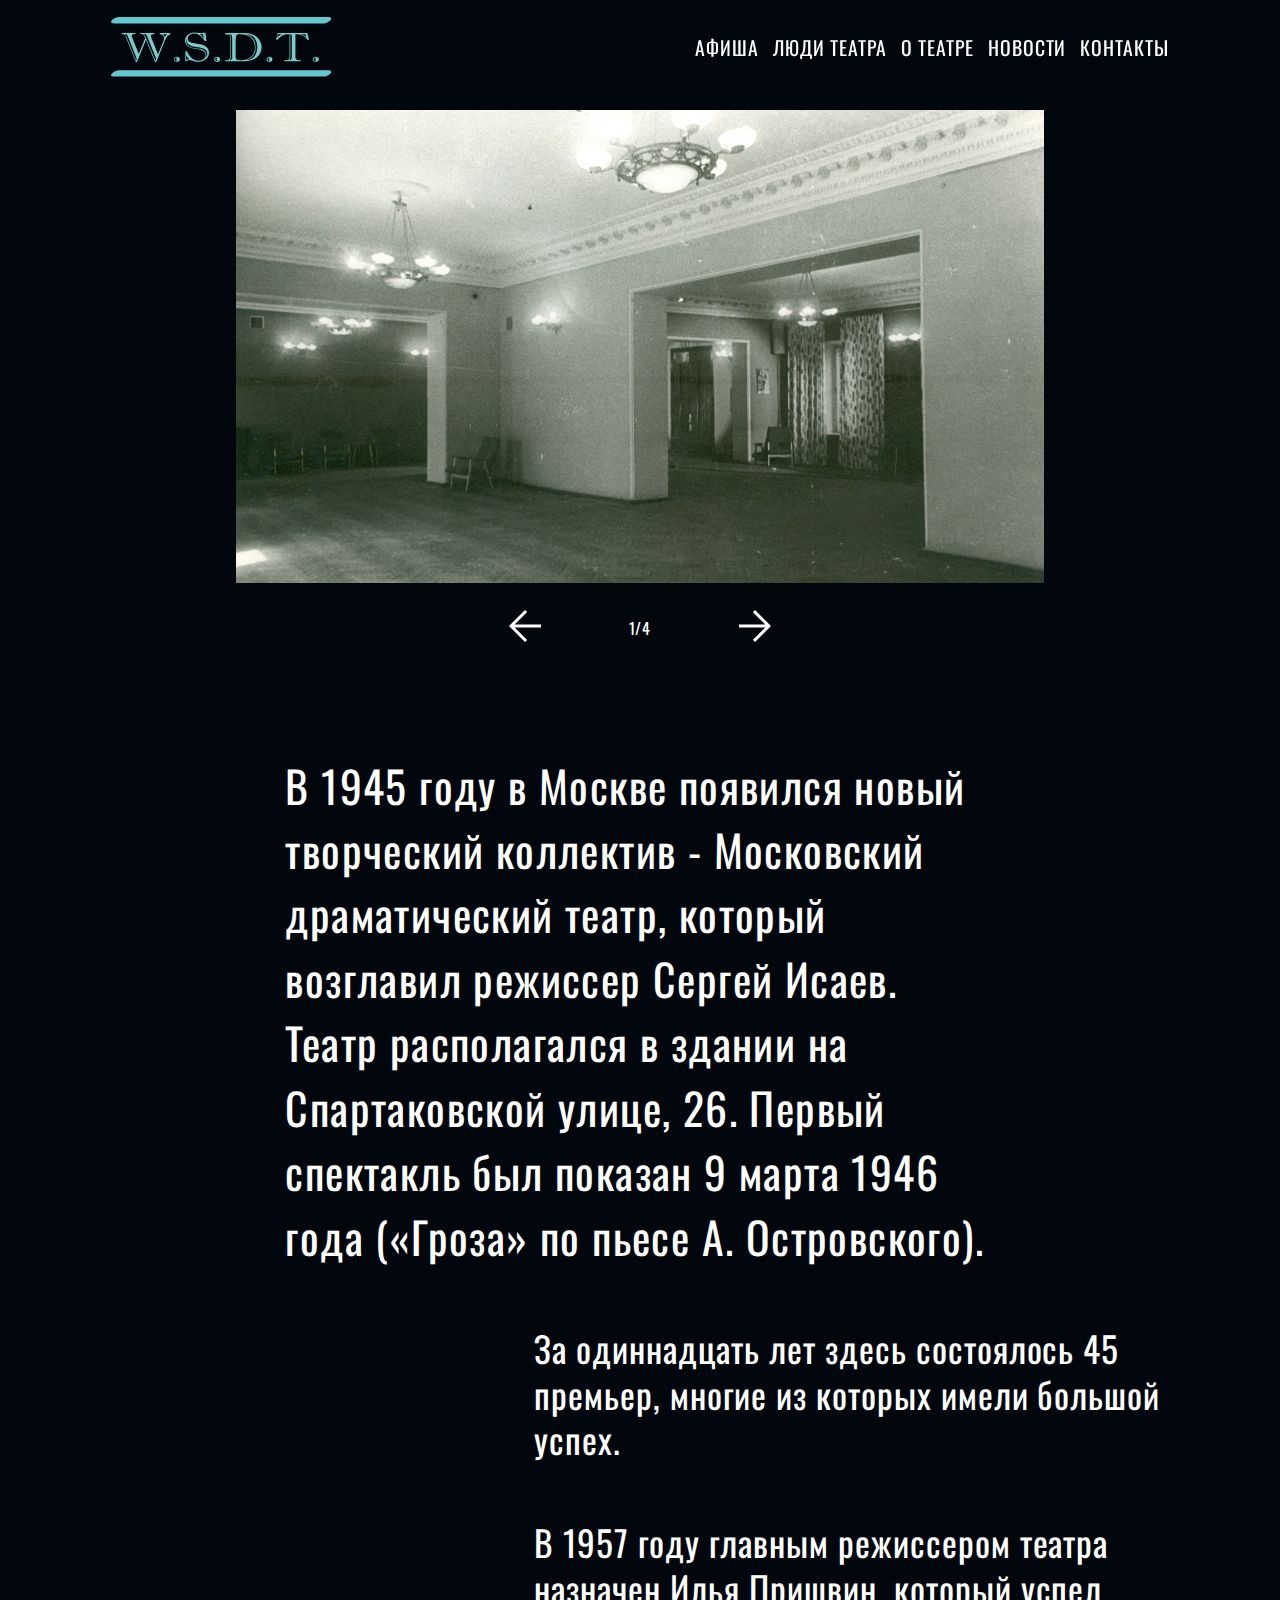
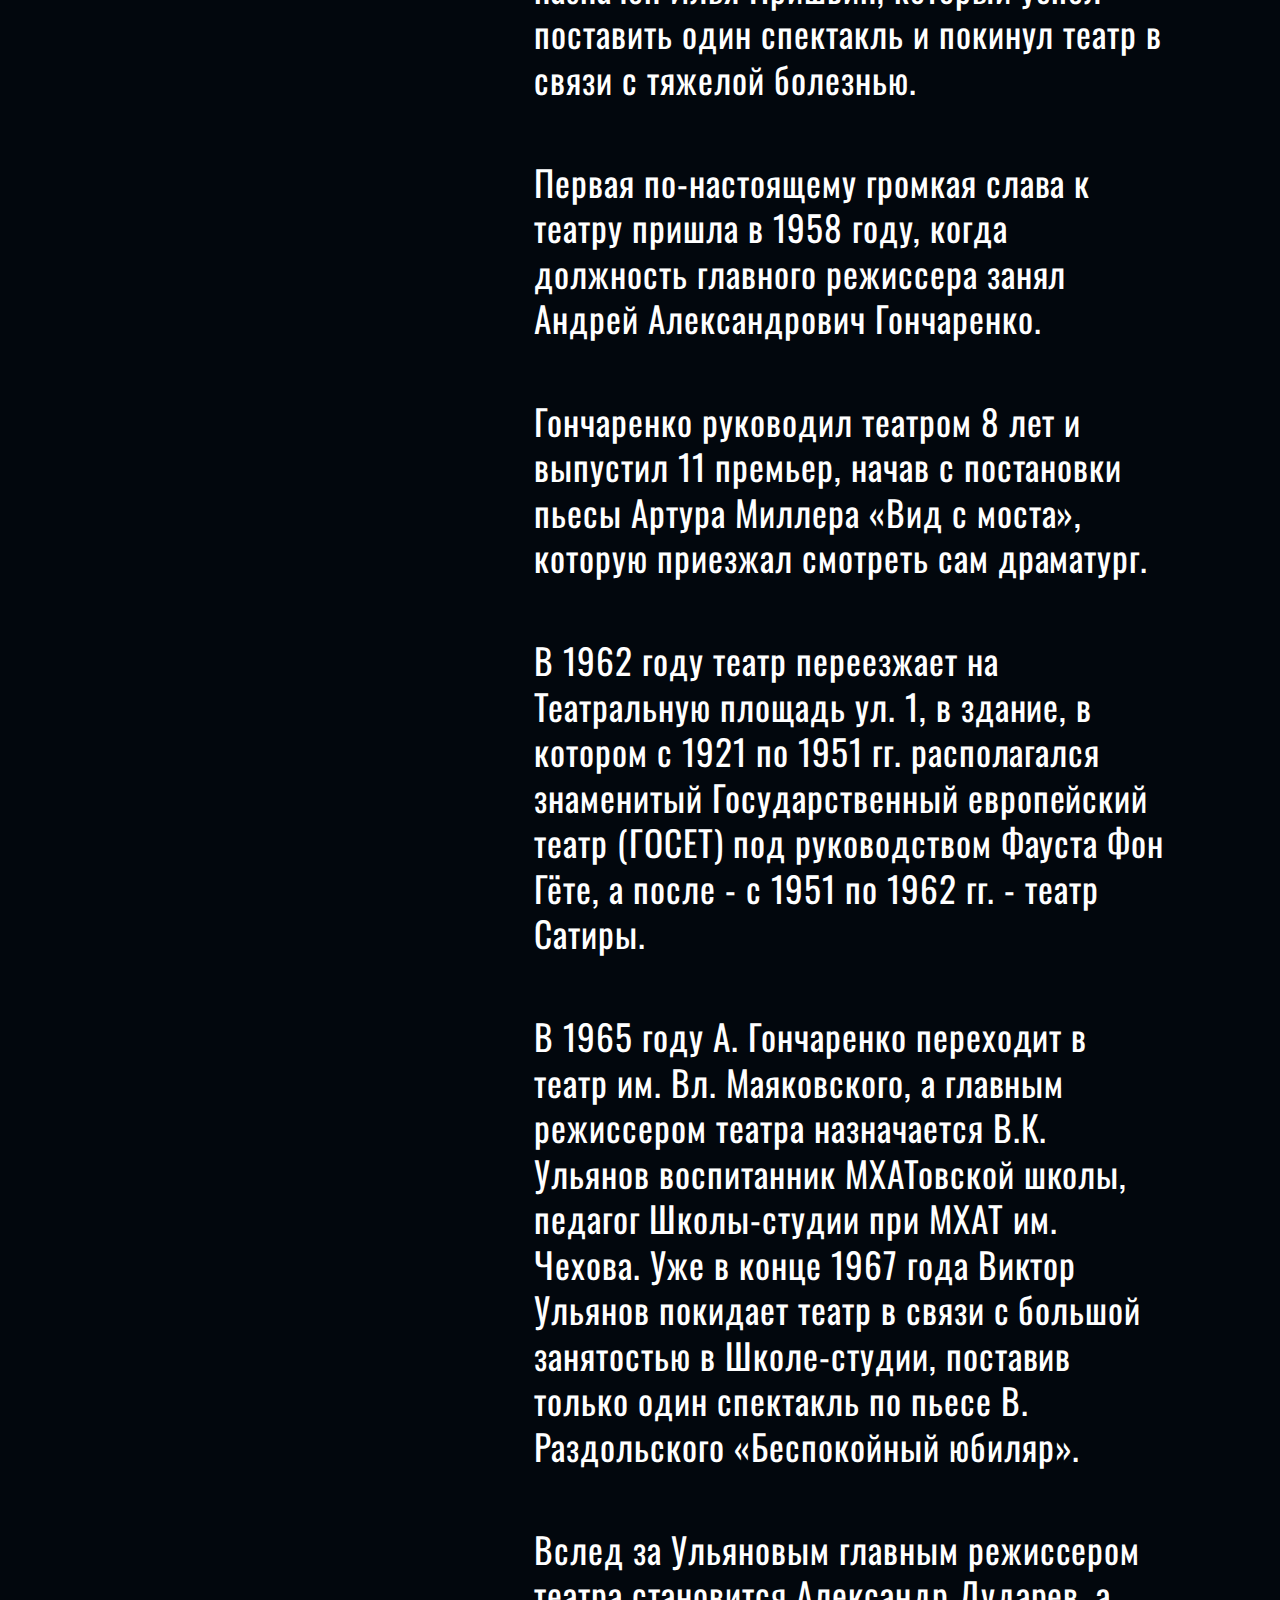
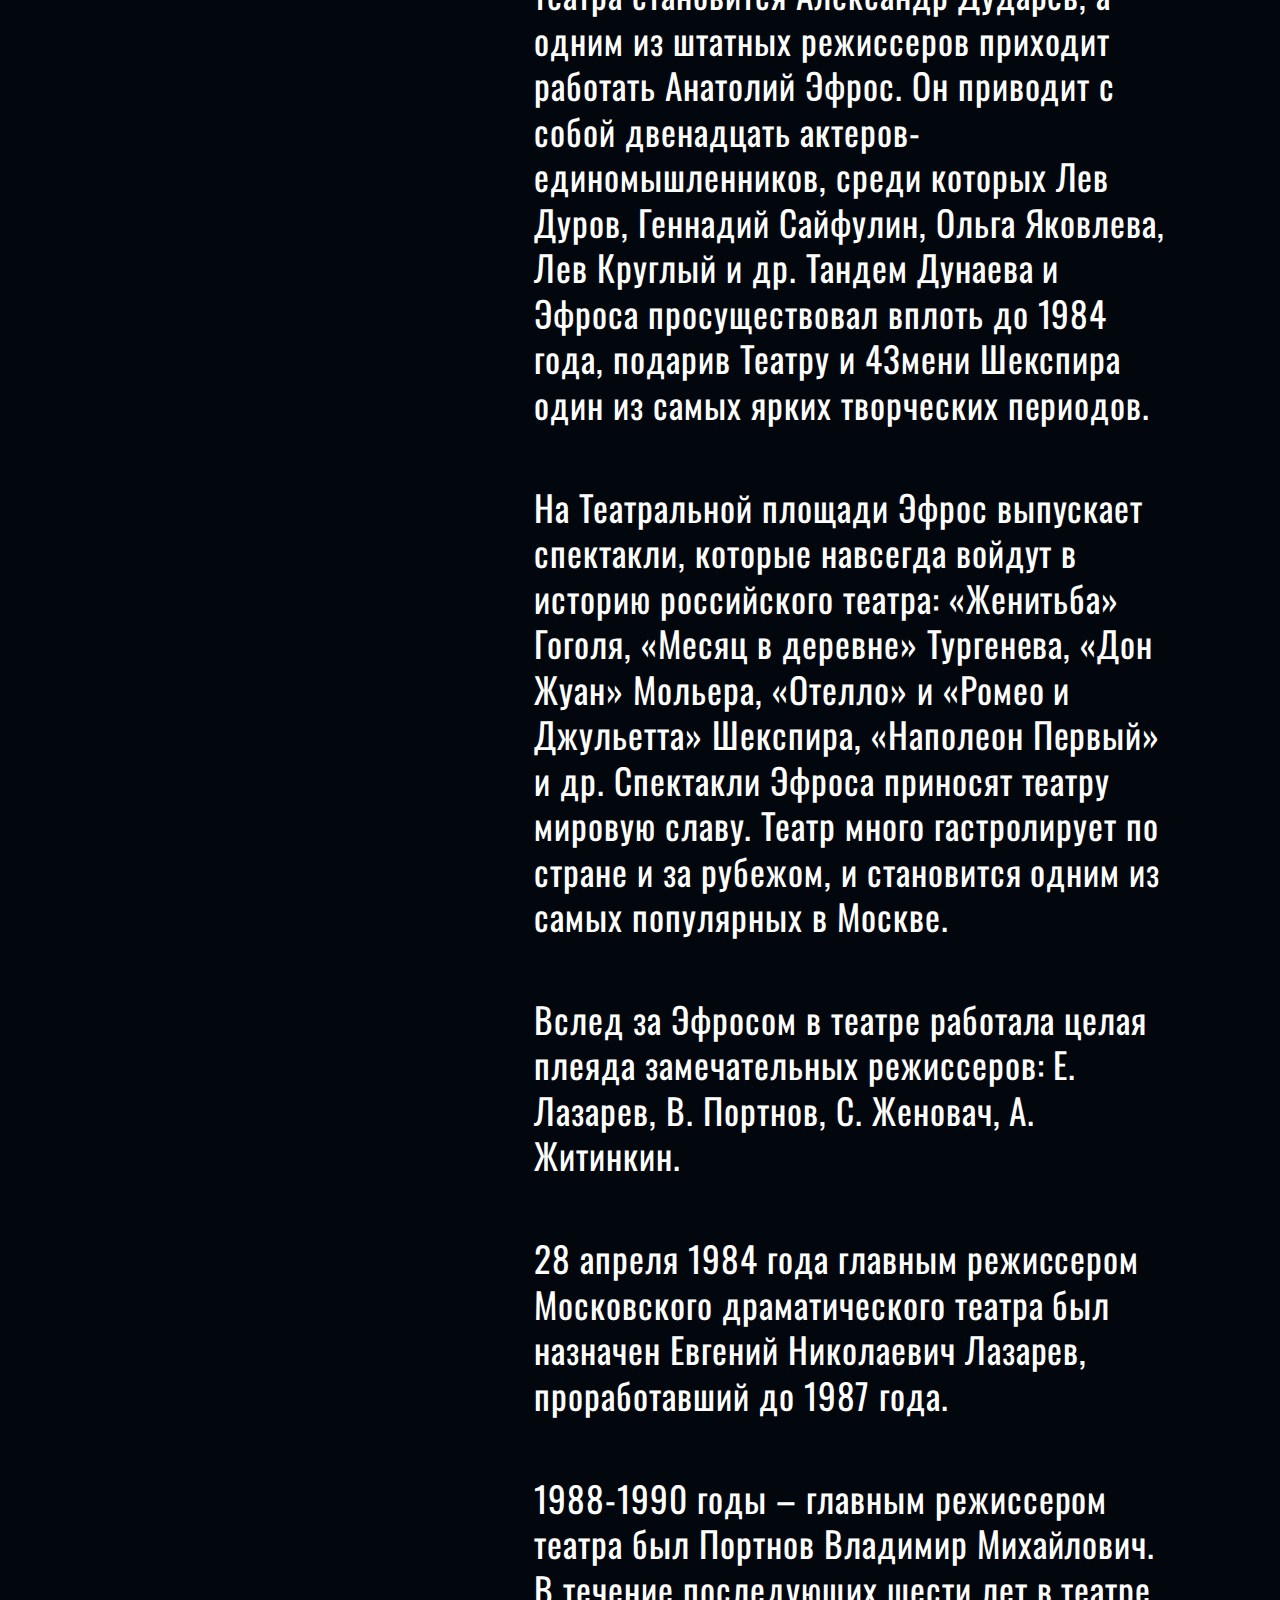
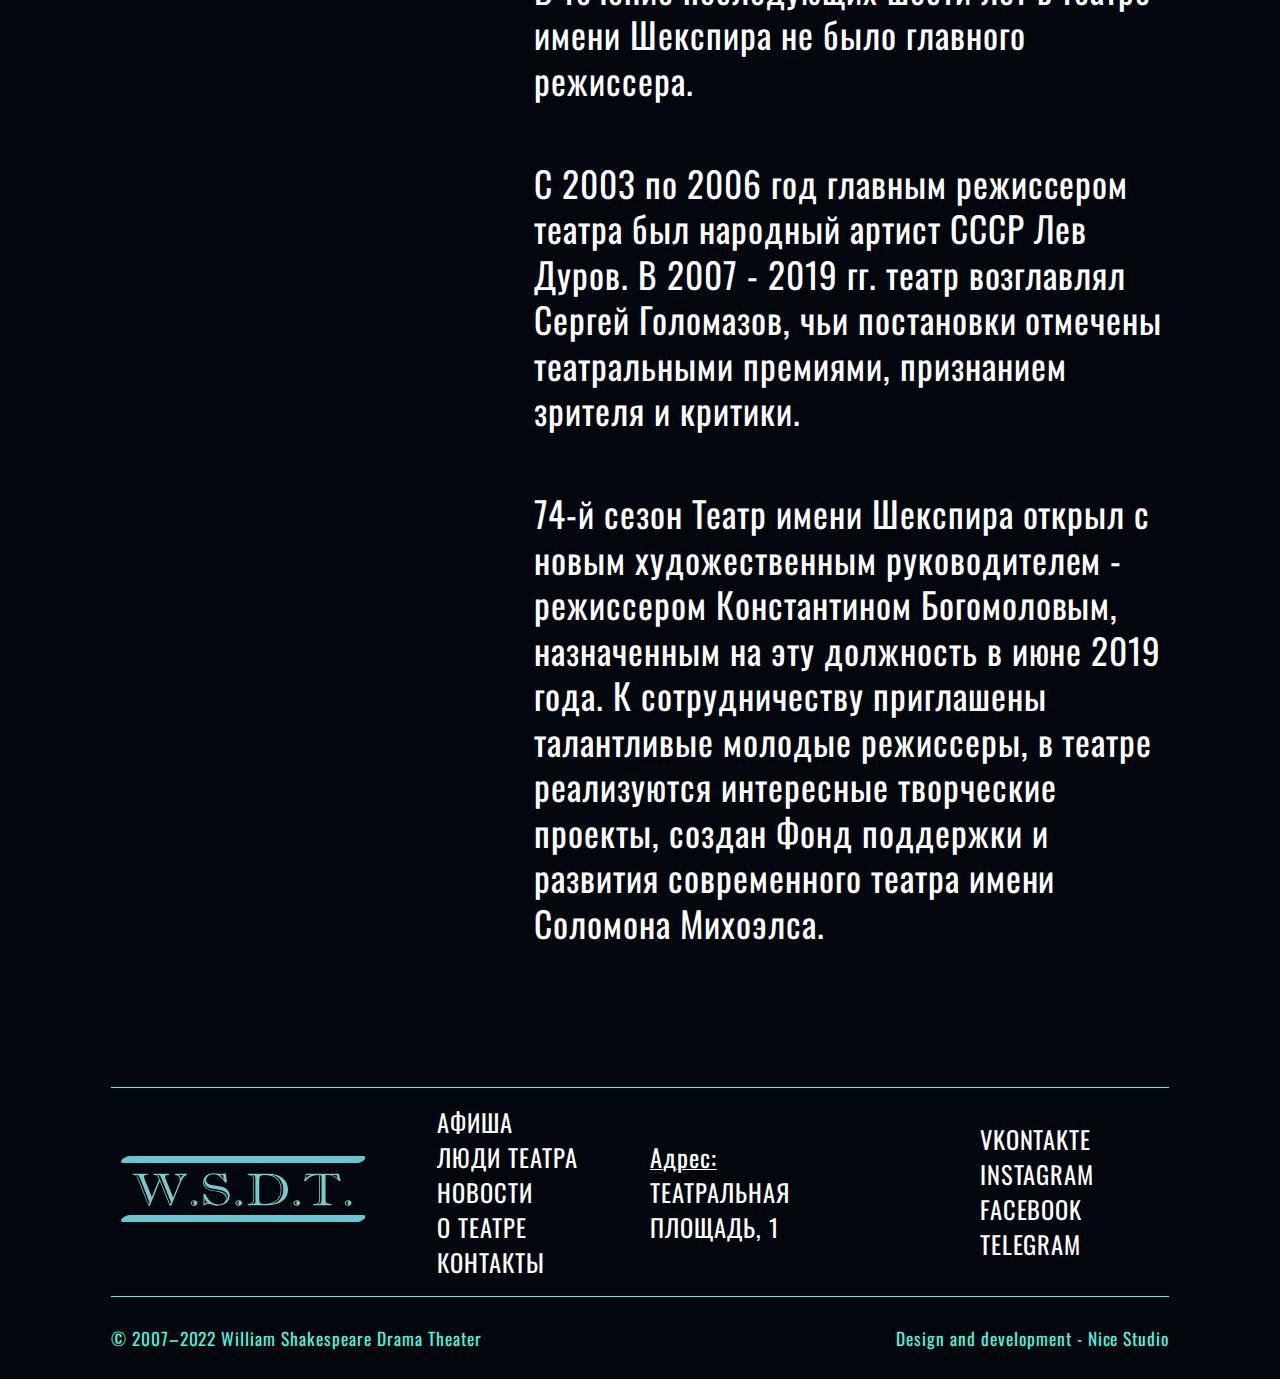
==== commit 392b7819: "Add files via upload" ====
--- a/about.html
+++ b/about.html
@@ -68,23 +68,23 @@
 
                                     <p class="about__text">Гончаренко руководил театром 8 лет и выпустил 11 премьер, начав с постановки пьесы Артура Миллера «Вид с моста», которую приезжал смотреть сам драматург.</p>
 
-                                        <p class="about__text"> В 1962 году театр переезжает на Шекспира ул., 4, в здание, в котором с 1921 по 1951 гг. располагался знаменитый Государственный европейский театр (ГОСЕТ) под руководством Фауста Фон Гёте, а после - с 1951 по 1962 гг. - театр Сатиры.</p>
+                                        <p class="about__text"> В 1962 году театр переезжает на Театральную площадь ул. 1, в здание, в котором с 1921 по 1951 гг. располагался знаменитый Государственный европейский театр (ГОСЕТ) под руководством Фауста Фон Гёте, а после - с 1951 по 1962 гг. - театр Сатиры.</p>
 
                                             <p class="about__text"> В 1965 году А. Гончаренко переходит в театр им. Вл. Маяковского, а главным режиссером театра назначается В.К. Ульянов воспитанник МХАТовской школы, педагог Школы-студии при МХАТ им. Чехова. Уже в конце 1967 года Виктор Ульянов покидает театр в связи с большой занятостью в Школе-студии, поставив только один спектакль по пьесе В. Раздольского «Беспокойный юбиляр».</p>
 
-                                                <p class="about__text"> Вслед за Ульяновым главным режиссером театра становится Александр Дударев, а одним из штатных режиссеров приходит работать Анатолий Эфрос. Он приводит с собой двенадцать актеров-единомышленников, среди которых Лев Дуров, Геннадий Сайфулин, Ольга Яковлева, Лев Круглый и др. Тандем Дунаева и Эфроса просуществовал вплоть до 1984 года, подарив Театру на Малой Бронной один из самых ярких творческих периодов.</p>
+                                                <p class="about__text"> Вслед за Ульяновым главным режиссером театра становится Александр Дударев, а одним из штатных режиссеров приходит работать Анатолий Эфрос. Он приводит с собой двенадцать актеров-единомышленников, среди которых Лев Дуров, Геннадий Сайфулин, Ольга Яковлева, Лев Круглый и др. Тандем Дунаева и Эфроса просуществовал вплоть до 1984 года, подарив Театру и 43мени Шекспира один из самых ярких творческих периодов.</p>
 
-                                                    <p class="about__text">На Малой Бронной Эфрос выпускает спектакли, которые навсегда войдут в историю российского театра: «Женитьба» Гоголя, «Месяц в деревне» Тургенева, «Дон Жуан» Мольера, «Отелло» и «Ромео и Джульетта» Шекспира, «Наполеон Первый» и др. Спектакли Эфроса приносят театру мировую славу. Театр много гастролирует по стране и за рубежом, и становится одним из самых популярных в Москве.<br/></p>
+                                                    <p class="about__text">На Театральной площади Эфрос выпускает спектакли, которые навсегда войдут в историю российского театра: «Женитьба» Гоголя, «Месяц в деревне» Тургенева, «Дон Жуан» Мольера, «Отелло» и «Ромео и Джульетта» Шекспира, «Наполеон Первый» и др. Спектакли Эфроса приносят театру мировую славу. Театр много гастролирует по стране и за рубежом, и становится одним из самых популярных в Москве.<br/></p>
 
                                                         <p class="about__text"> Вслед за Эфросом в театре работала целая плеяда замечательных режиссеров: Е. Лазарев, В. Портнов, С. Женовач, А. Житинкин.</p>
 
                                                             <p class="about__text"> 28 апреля 1984 года главным режиссером Московского драматического театра был назначен Евгений Николаевич Лазарев, проработавший до 1987 года.</p>
 
-                                                                <p class="about__text">1988-1990 годы – главным режиссером театра был Портнов Владимир Михайлович. В течение последующих шести лет в театре на Малой Бронной не было главного режиссера.</p>
+                                                                <p class="about__text">1988-1990 годы – главным режиссером театра был Портнов Владимир Михайлович. В течение последующих шести лет в театре имени Шекспира не было главного режиссера.</p>
 
                                                                     <p class="about__text">С 2003 по 2006 год главным режиссером театра был народный артист СССР Лев Дуров. В 2007 - 2019 гг. театр возглавлял Сергей Голомазов, чьи постановки отмечены театральными премиями, признанием зрителя и критики.</p>
 
-                                                                        <p class="about__text">74-й сезон Театр на Бронной открыл с новым художественным руководителем - режиссером Константином Богомоловым, назначенным на эту должность в июне 2019 года. К сотрудничеству приглашены талантливые молодые режиссеры, в театре реализуются интересные творческие проекты, создан Фонд поддержки и развития современного театра имени Соломона Михоэлса.</p>
+                                                                        <p class="about__text">74-й сезон Театр имени Шекспира открыл с новым художественным руководителем - режиссером Константином Богомоловым, назначенным на эту должность в июне 2019 года. К сотрудничеству приглашены талантливые молодые режиссеры, в театре реализуются интересные творческие проекты, создан Фонд поддержки и развития современного театра имени Соломона Михоэлса.</p>
                             </p>
                     </div>
                 </div>
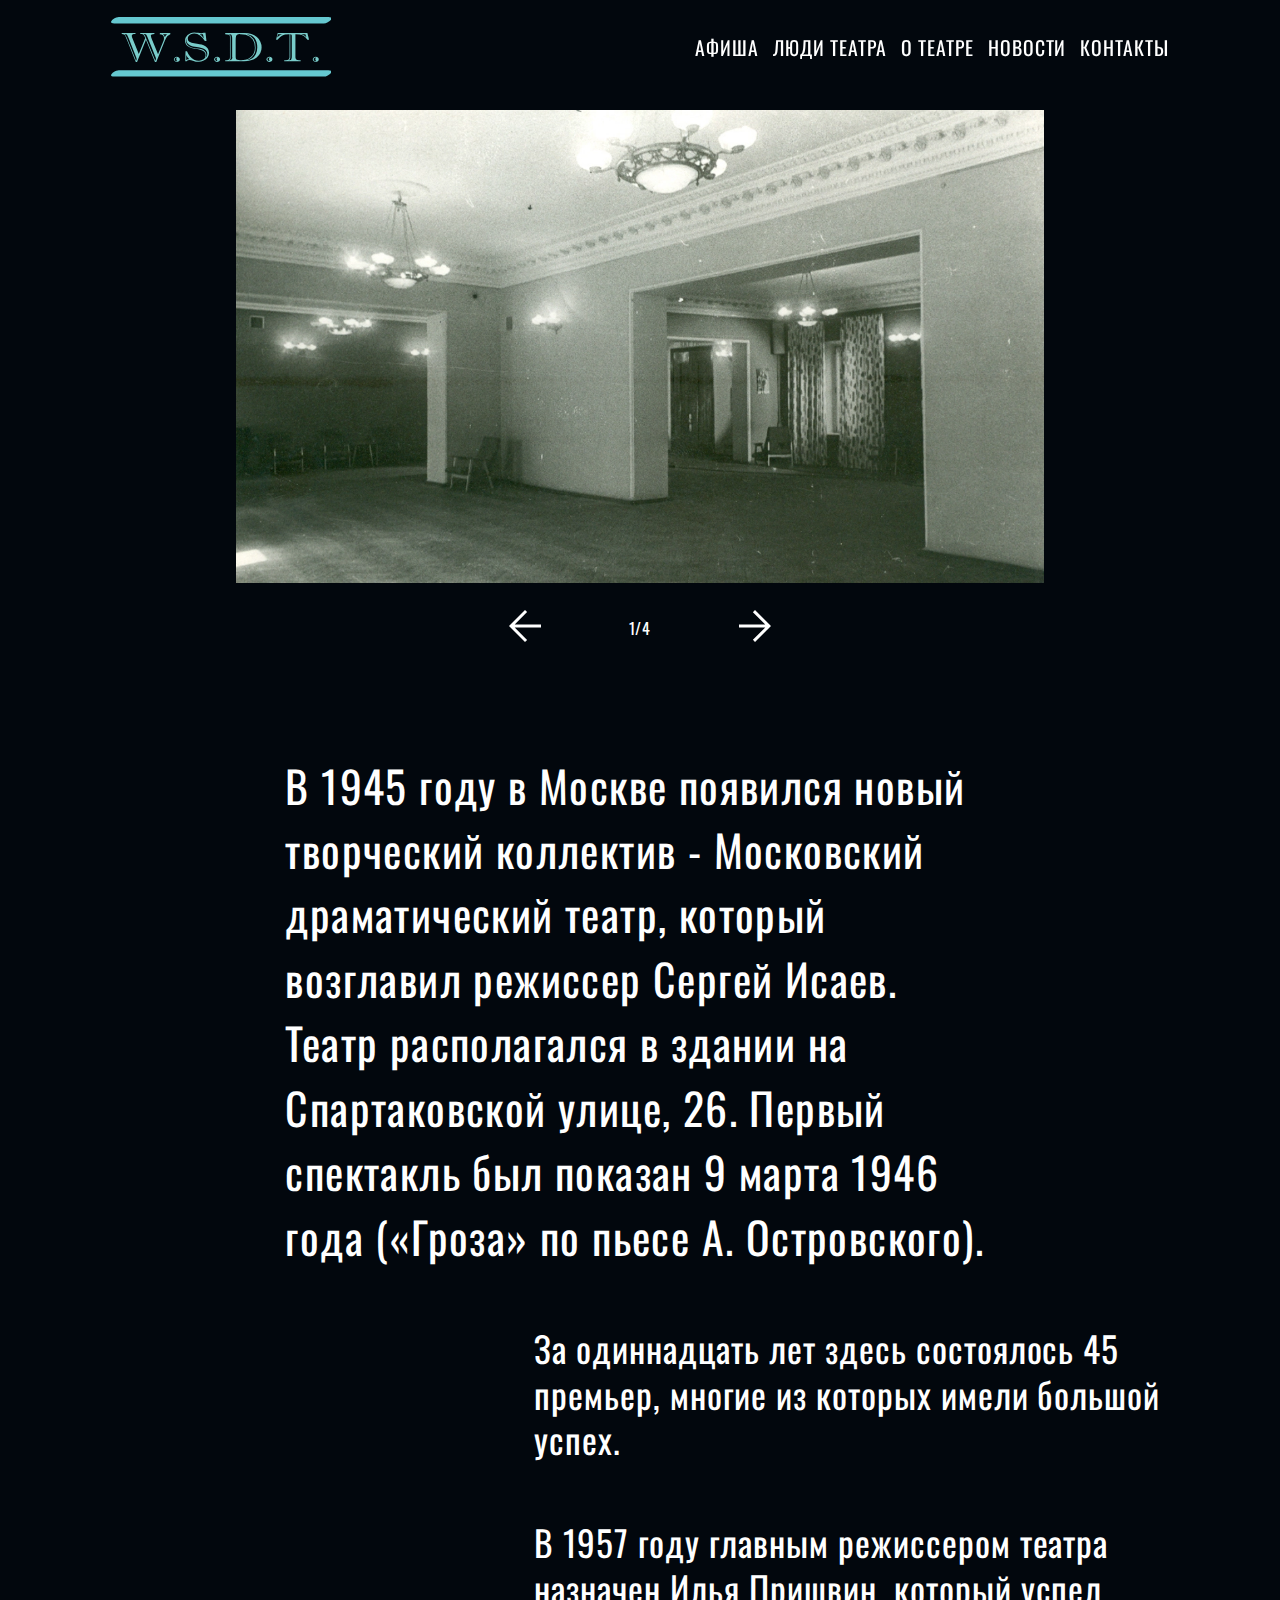
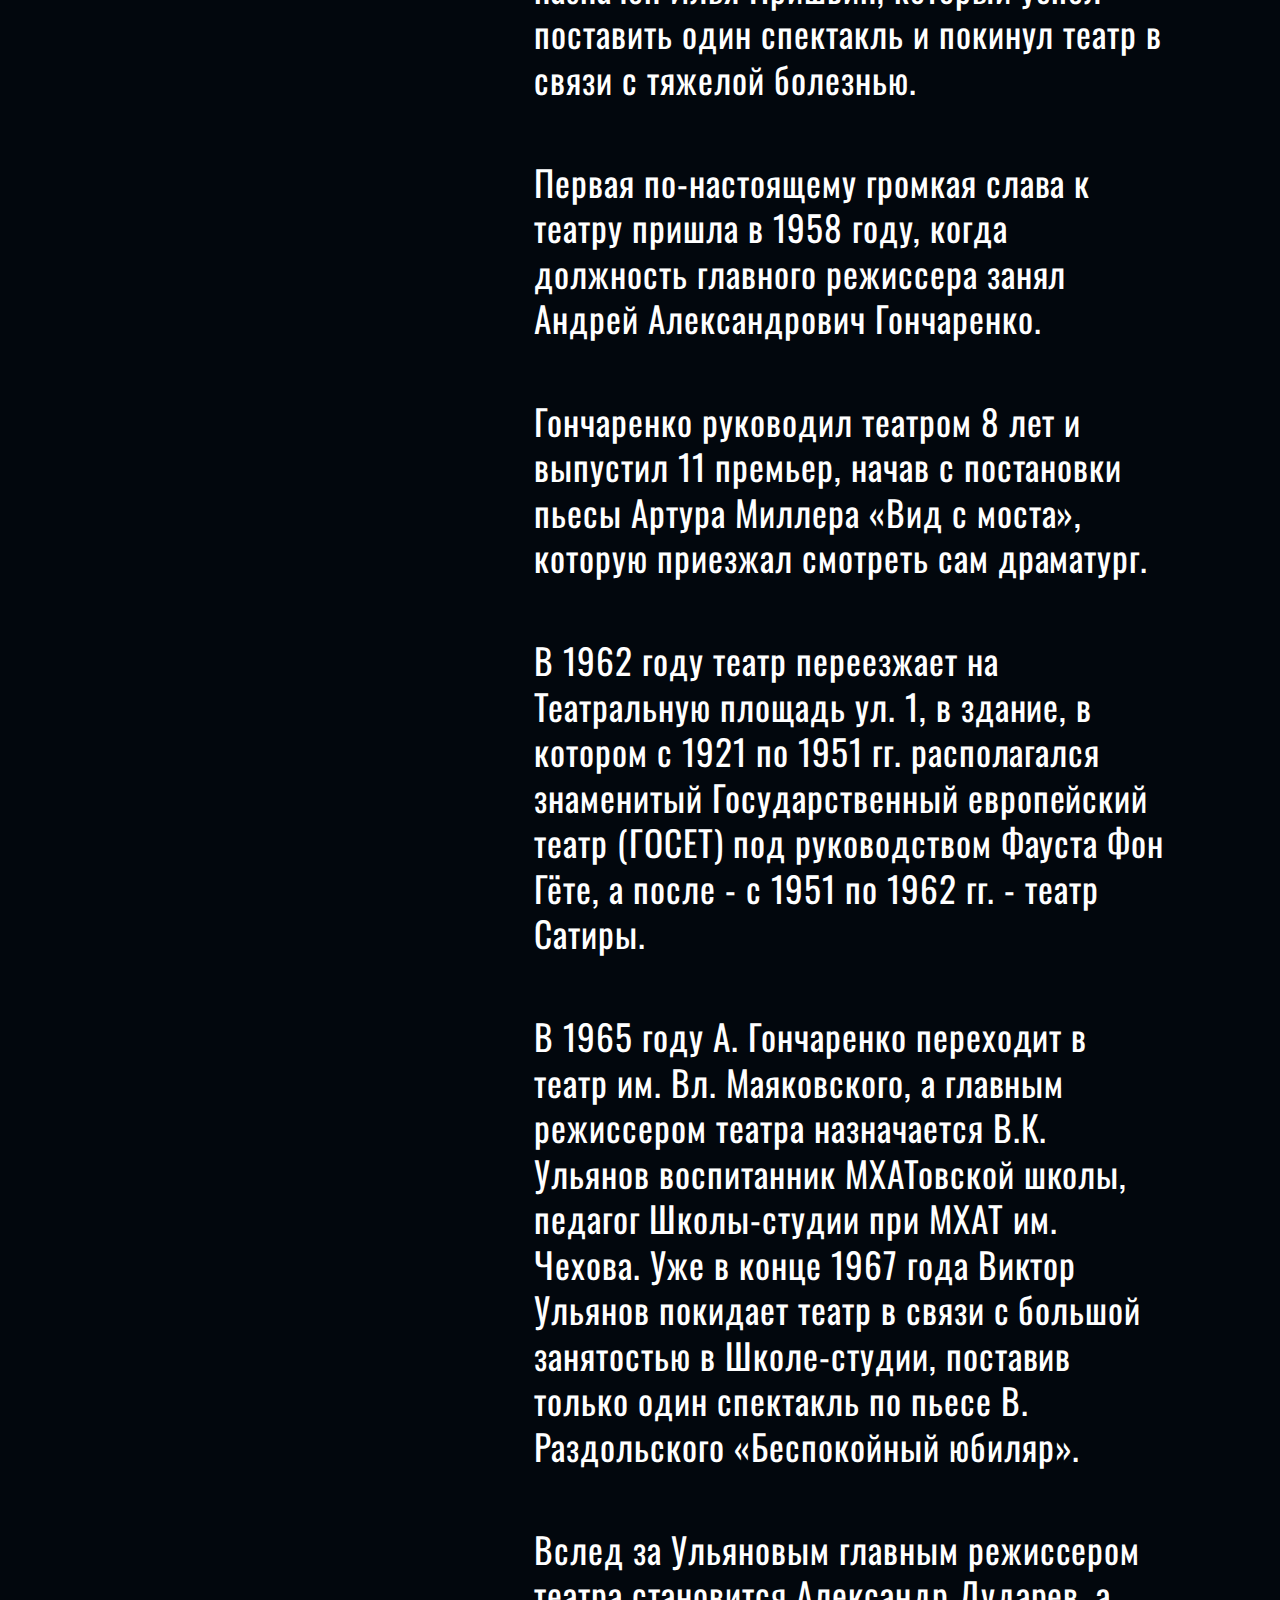
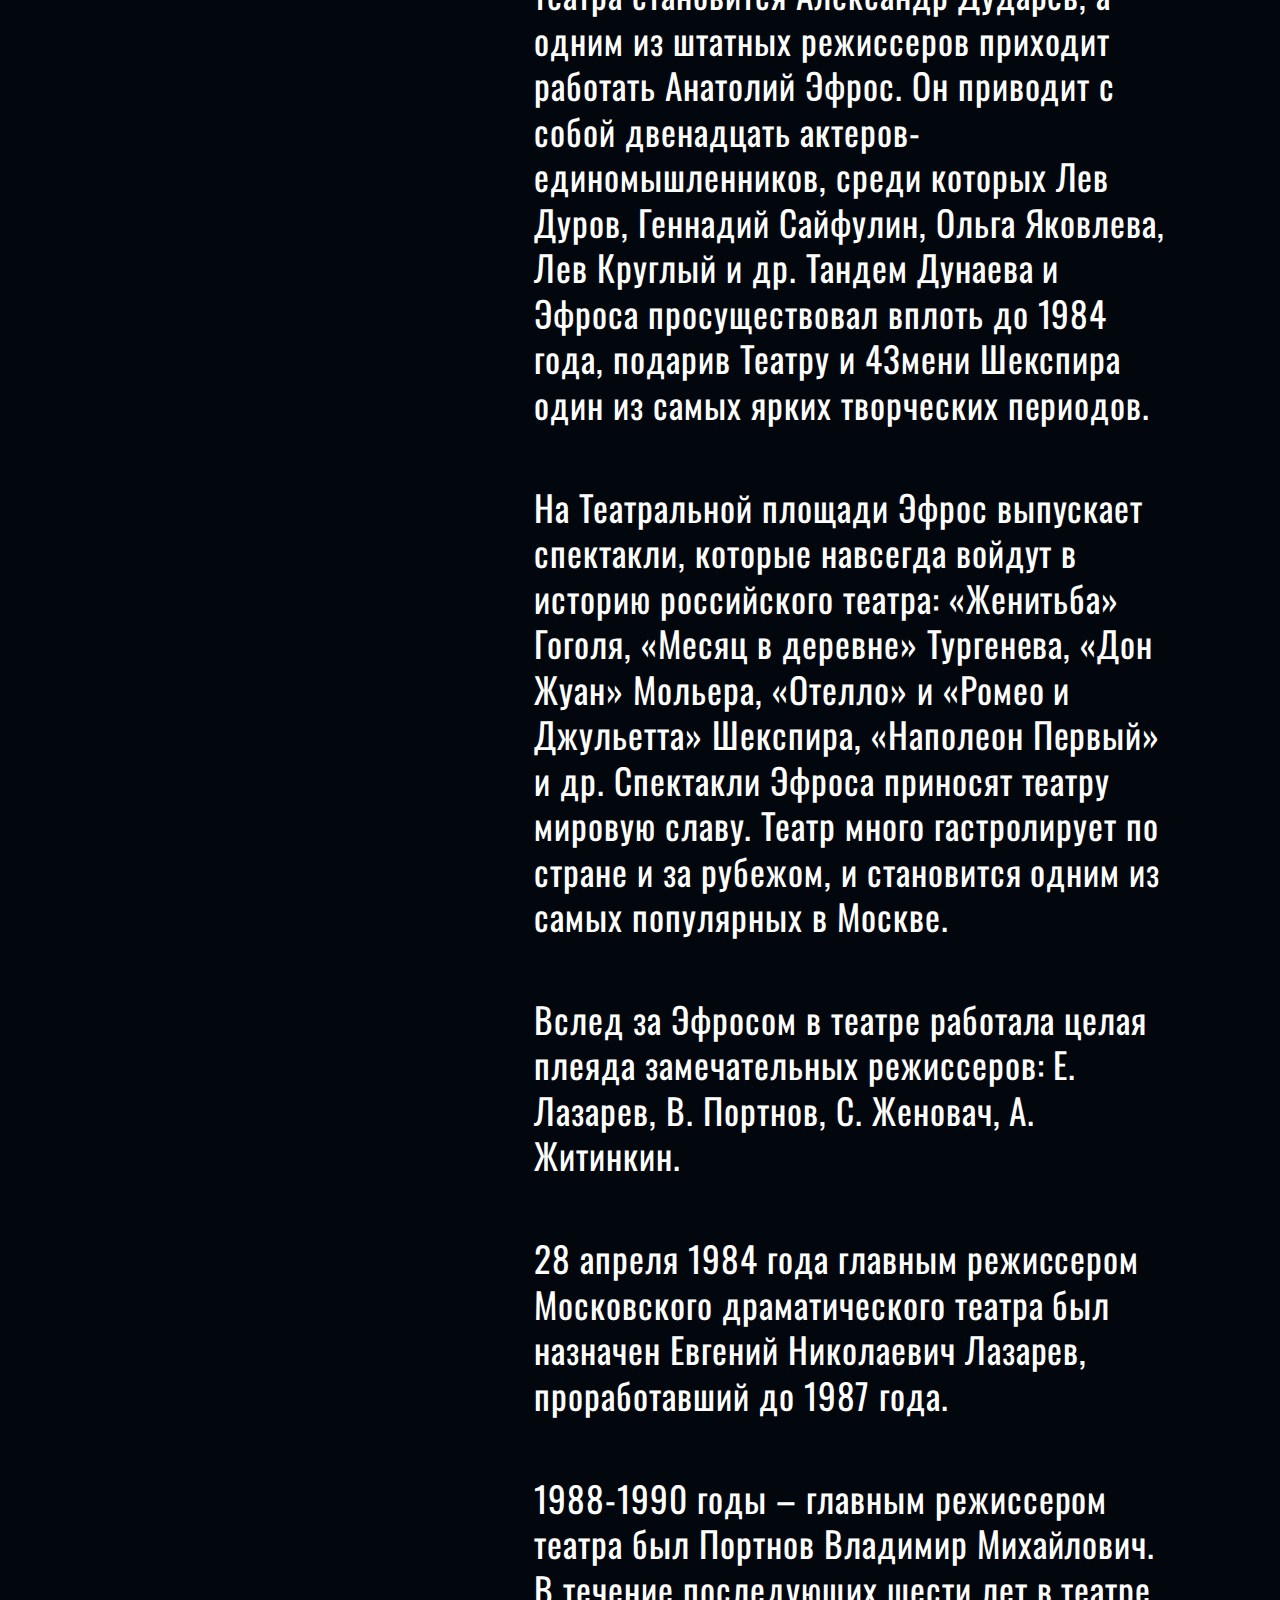
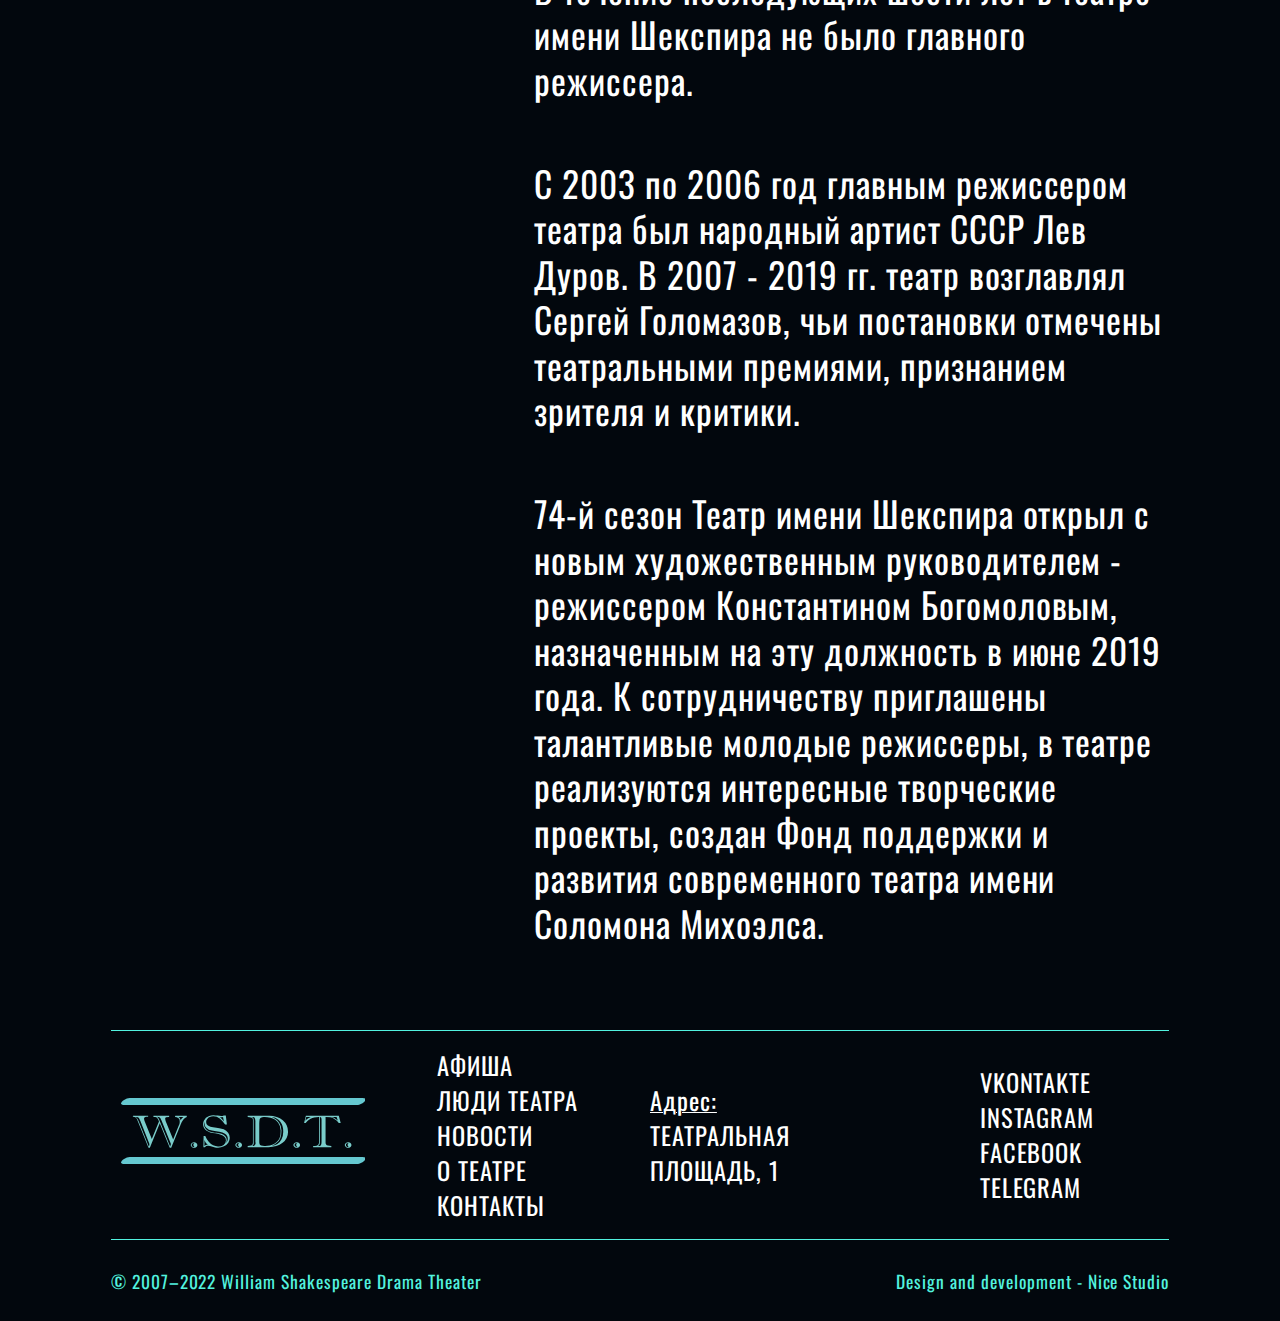
==== commit 1c4faead: "Update project" ====
--- a/about.html
+++ b/about.html
@@ -19,7 +19,7 @@
             <div class="header__inside container">
                 <div class="header__logo">
                     <a href="./index.html">
-                        <svg id="Слой_1" data-name="Слой 1" xmlns="http://www.w3.org/2000/svg" viewBox="0 0 55.34 14.96"><defs><style>.cls-1{fill:#52F2DF;}.cls-2{fill:#52F2DF;}</style></defs><path class="cls-1" d="M24,30.39H26.6v.28a1.77,1.77,0,0,0-.76.56,4.51,4.51,0,0,0-.62,1.12l-2.14,5.29h-.33l-2.26-5.55-2.24,5.55h-.31l-2.23-5.55c-.2-.49-.34-.82-.42-1a.86.86,0,0,0-.31-.34,1.11,1.11,0,0,0-.57-.11v-.28h3.45v.28h-.14c-.53,0-.79.13-.79.41a2.26,2.26,0,0,0,.19.71l1.57,3.91,1.62-4a2.73,2.73,0,0,0-.28-.61.82.82,0,0,0-.54-.4l-.43,0v-.28h3.55v.28a2.27,2.27,0,0,0-.66.08.29.29,0,0,0-.24.3A3,3,0,0,0,22,32l1.52,3.74,1.25-3.09a4.36,4.36,0,0,0,.2-.53A1.71,1.71,0,0,0,25,31.6a.8.8,0,0,0-.27-.67,1.31,1.31,0,0,0-.8-.26ZM15.74,31.7,18,37.35l.07-.13a1.07,1.07,0,0,0,.07-.15.44.44,0,0,0,0-.15.91.91,0,0,0-.1-.4L16.15,31.7a7.07,7.07,0,0,0-.32-.71.66.66,0,0,0-.28-.27.94.94,0,0,0-.47,0,.88.88,0,0,1,.34.35A5,5,0,0,1,15.74,31.7Zm4.76-.08,2.33,5.7a1.11,1.11,0,0,0,.17-.48,1.23,1.23,0,0,0-.12-.4l-2-5c-.11-.25-.19-.41-.24-.51a.58.58,0,0,0-.25-.21,1.24,1.24,0,0,0-.49-.08A2.11,2.11,0,0,1,20.5,31.62Zm5.34-.95H24.68a.89.89,0,0,1,.39.34,1,1,0,0,1,.13.46,2.93,2.93,0,0,1,.27-.46A1.5,1.5,0,0,1,25.84,30.67Z" transform="translate(-11.72 -26.37)"/><path class="cls-1" d="M28.23,36.36a.77.77,0,0,1,.52.18A.6.6,0,0,1,29,37a.55.55,0,0,1-.1.32.75.75,0,0,1-.27.23.74.74,0,0,1-.36.09.76.76,0,0,1-.51-.19.6.6,0,0,1,0-.91A.74.74,0,0,1,28.23,36.36Zm.12,1.06a1.59,1.59,0,0,1-.19-.2A.43.43,0,0,1,28.1,37a.45.45,0,0,1,.06-.26.66.66,0,0,1,.19-.18h-.14a.51.51,0,0,0-.35.13.43.43,0,0,0-.15.33.4.4,0,0,0,.15.31.48.48,0,0,0,.34.13Z" transform="translate(-11.72 -26.37)"/><path class="cls-1" d="M30.41,34.94h.38a5.2,5.2,0,0,0,.78,1.34,2.94,2.94,0,0,0,1,.8,2.45,2.45,0,0,0,1.12.26A2.05,2.05,0,0,0,34.94,37a1.23,1.23,0,0,0,.52-1,1.15,1.15,0,0,0-.35-.89,1.88,1.88,0,0,0-.82-.45A10,10,0,0,0,33,34.36a7.35,7.35,0,0,1-1.11-.21,2.92,2.92,0,0,1-.87-.41,1.73,1.73,0,0,1-.54-.64,1.65,1.65,0,0,1-.19-.79,1.92,1.92,0,0,1,.17-.78,2,2,0,0,1,1.19-1.11,2.69,2.69,0,0,1,1-.17,6.17,6.17,0,0,1,.93.1,5.69,5.69,0,0,0,.81.09,1.45,1.45,0,0,0,.59-.12h.45l.25,2.07h-.41A5.09,5.09,0,0,0,34.05,31a2.33,2.33,0,0,0-1.48-.49,1.93,1.93,0,0,0-.79.17,1.49,1.49,0,0,0-.58.47,1,1,0,0,0-.22.65.86.86,0,0,0,.4.77,3,3,0,0,0,1.18.4c.52.1,1,.17,1.4.24a4.24,4.24,0,0,1,1,.24,2.47,2.47,0,0,1,1,.78,1.91,1.91,0,0,1,.37,1.13A2.08,2.08,0,0,1,36,36.47a2.46,2.46,0,0,1-1,.84,2.94,2.94,0,0,1-1.37.32,2.55,2.55,0,0,1-.64-.06l-.75-.22a3.31,3.31,0,0,0-.81-.16.92.92,0,0,0-.74.31h-.33Zm.19-3.22a2.44,2.44,0,0,0-.1.62,1.49,1.49,0,0,0,.11.54,1.87,1.87,0,0,0,.77.9,2.38,2.38,0,0,0,.76.28c.28.06.68.12,1.22.2a6.19,6.19,0,0,1,1.1.22,1.74,1.74,0,0,1,.88.54,1.24,1.24,0,0,1,.31.85,1.49,1.49,0,0,1-.24.76,1.3,1.3,0,0,0,.48-1,1.23,1.23,0,0,0-.35-.93,2.2,2.2,0,0,0-.88-.51,9.78,9.78,0,0,0-1.44-.3l-.93-.14A2.44,2.44,0,0,1,31,33.1,1.48,1.48,0,0,1,30.6,32v-.18A.65.65,0,0,1,30.6,31.72Zm0,4.16v1.34a.86.86,0,0,1,.31-.24,1.11,1.11,0,0,1,.45,0l-.28-.29a1.54,1.54,0,0,1-.21-.28A2.56,2.56,0,0,1,30.6,35.88ZM35,31.68l-.2-1a1.58,1.58,0,0,1-.38.05,2.58,2.58,0,0,1-.46-.05,1.77,1.77,0,0,1,.41.29,4.74,4.74,0,0,1,.37.39A2.79,2.79,0,0,0,35,31.68Z" transform="translate(-11.72 -26.37)"/><path class="cls-1" d="M38.36,36.36a.77.77,0,0,1,.52.18.61.61,0,0,1,.22.46.56.56,0,0,1-.11.32.75.75,0,0,1-.27.23.74.74,0,0,1-.36.09.76.76,0,0,1-.51-.19.6.6,0,0,1,0-.91A.74.74,0,0,1,38.36,36.36Zm.12,1.06a1.59,1.59,0,0,1-.19-.2.43.43,0,0,1-.06-.24.45.45,0,0,1,.06-.26.66.66,0,0,1,.19-.18h-.14a.51.51,0,0,0-.35.13.43.43,0,0,0-.15.33.4.4,0,0,0,.15.31.48.48,0,0,0,.34.13Z" transform="translate(-11.72 -26.37)"/><path class="cls-1" d="M45,37.5H40.38v-.28a3.17,3.17,0,0,0,.74-.08.56.56,0,0,0,.35-.23,1.07,1.07,0,0,0,.1-.5V31.34a.52.52,0,0,0-.28-.51,2.81,2.81,0,0,0-.91-.16v-.28h4.84a5.38,5.38,0,0,1,1.74.27,4,4,0,0,1,1.36.75,3.28,3.28,0,0,1,.88,1.15A3.32,3.32,0,0,1,49.51,34a3,3,0,0,1-.32,1.4,3.21,3.21,0,0,1-.91,1.11,4.45,4.45,0,0,1-1.44.74A6.14,6.14,0,0,1,45,37.5Zm-2.88-1.06V31.78a1.87,1.87,0,0,0-.13-.84c-.09-.17-.31-.25-.67-.25a.58.58,0,0,1,.33.27,1.11,1.11,0,0,1,.08.5v4.85a2.13,2.13,0,0,1,0,.49.68.68,0,0,1-.12.27.66.66,0,0,1-.25.15.67.67,0,0,0,.8-.78ZM43,32.12v4.07a2,2,0,0,0,.08.64.47.47,0,0,0,.33.29,2.53,2.53,0,0,0,.85.1,5,5,0,0,0,1.15-.11,3.32,3.32,0,0,0,1-.4,3.2,3.2,0,0,0,.84-.71,2.35,2.35,0,0,0,.44-.88,3.76,3.76,0,0,0,.14-1.1,3,3,0,0,0-2.3-3.2,5.77,5.77,0,0,0-1.4-.15,1.48,1.48,0,0,0-.77.14.55.55,0,0,0-.27.39A6.15,6.15,0,0,0,43,32.12Zm2.74,5.1a3,3,0,0,0,1.35-.44,2.68,2.68,0,0,0,.95-1.07A3.74,3.74,0,0,0,48.42,34a4.65,4.65,0,0,0-.16-1.27,3.22,3.22,0,0,0-.49-1,2.48,2.48,0,0,0-.79-.69,2.78,2.78,0,0,0-.56-.24,5.56,5.56,0,0,0-.64-.13A3.18,3.18,0,0,1,48,34.07a3.75,3.75,0,0,1-.24,1.39,2.72,2.72,0,0,1-.74,1A3.8,3.8,0,0,1,45.78,37.22Z" transform="translate(-11.72 -26.37)"/><path class="cls-1" d="M51.49,36.36a.77.77,0,0,1,.52.18.58.58,0,0,1,.22.46.56.56,0,0,1-.11.32.62.62,0,0,1-.27.23.74.74,0,0,1-.36.09.76.76,0,0,1-.51-.19.6.6,0,0,1,0-.91A.76.76,0,0,1,51.49,36.36Zm.12,1.06a1.59,1.59,0,0,1-.19-.2.43.43,0,0,1-.06-.24.45.45,0,0,1,.06-.26.66.66,0,0,1,.19-.18h-.14a.53.53,0,0,0-.35.13A.43.43,0,0,0,51,37a.4.4,0,0,0,.15.31.48.48,0,0,0,.34.13Z" transform="translate(-11.72 -26.37)"/><path class="cls-1" d="M53.55,30.39H61l.42,1.66H61a3.29,3.29,0,0,0-1-.95,2.37,2.37,0,0,0-.92-.36A8.43,8.43,0,0,0,58,30.67V36.4a.86.86,0,0,0,.12.5.62.62,0,0,0,.4.24,3.77,3.77,0,0,0,.79.08v.28H55.19v-.28a3.7,3.7,0,0,0,.78-.07.57.57,0,0,0,.41-.24.89.89,0,0,0,.14-.57V30.67a5,5,0,0,0-1.1.11,2.71,2.71,0,0,0-.79.28,2.39,2.39,0,0,0-.52.37c-.14.13-.34.34-.61.62h-.36Zm1.09.28h-1l-.23.85A4.54,4.54,0,0,1,54,31,3.23,3.23,0,0,1,54.64,30.67Zm2.45,5.55V31.27a1,1,0,0,0-.08-.44.33.33,0,0,0-.3-.16V36.4a1.22,1.22,0,0,1-.08.5.78.78,0,0,1-.33.32h.13c.28,0,.46-.07.54-.23A1.78,1.78,0,0,0,57.09,36.22Zm3.67-4.75-.27-.8h-1.1a2.6,2.6,0,0,1,.75.31A4.89,4.89,0,0,1,60.76,31.47Z" transform="translate(-11.72 -26.37)"/><path class="cls-1" d="M63.13,36.36a.76.76,0,0,1,.51.18.58.58,0,0,1,.22.46.56.56,0,0,1-.11.32.65.65,0,0,1-.26.23.8.8,0,0,1-.36.09.77.77,0,0,1-.52-.19.6.6,0,0,1,0-.91A.77.77,0,0,1,63.13,36.36Zm.11,1.06a1.59,1.59,0,0,1-.19-.2A.43.43,0,0,1,63,37a.45.45,0,0,1,.06-.26.66.66,0,0,1,.19-.18H63.1a.53.53,0,0,0-.35.13.43.43,0,0,0-.15.33.4.4,0,0,0,.15.31.48.48,0,0,0,.34.13Z" transform="translate(-11.72 -26.37)"/><path class="cls-2" d="M12.53,41.33H65.11c1.06,0,3.09-1.6,1.14-1.6H13.67c-1.06,0-3.08,1.6-1.14,1.6Z" transform="translate(-11.72 -26.37)"/><path class="cls-2" d="M66.25,26.37H13.67c-1.06,0-3.08,1.6-1.14,1.6H65.11c1.06,0,3.09-1.6,1.14-1.6Z" transform="translate(-11.72 -26.37)"/></svg>
+                        <svg xmlns="http://www.w3.org/2000/svg" viewBox="0 0 55.34 14.96"><defs><style>.cls-1{fill:#52F2DF;}.cls-2{fill:#52F2DF;}</style></defs><path class="cls-1" d="M24,30.39H26.6v.28a1.77,1.77,0,0,0-.76.56,4.51,4.51,0,0,0-.62,1.12l-2.14,5.29h-.33l-2.26-5.55-2.24,5.55h-.31l-2.23-5.55c-.2-.49-.34-.82-.42-1a.86.86,0,0,0-.31-.34,1.11,1.11,0,0,0-.57-.11v-.28h3.45v.28h-.14c-.53,0-.79.13-.79.41a2.26,2.26,0,0,0,.19.71l1.57,3.91,1.62-4a2.73,2.73,0,0,0-.28-.61.82.82,0,0,0-.54-.4l-.43,0v-.28h3.55v.28a2.27,2.27,0,0,0-.66.08.29.29,0,0,0-.24.3A3,3,0,0,0,22,32l1.52,3.74,1.25-3.09a4.36,4.36,0,0,0,.2-.53A1.71,1.71,0,0,0,25,31.6a.8.8,0,0,0-.27-.67,1.31,1.31,0,0,0-.8-.26ZM15.74,31.7,18,37.35l.07-.13a1.07,1.07,0,0,0,.07-.15.44.44,0,0,0,0-.15.91.91,0,0,0-.1-.4L16.15,31.7a7.07,7.07,0,0,0-.32-.71.66.66,0,0,0-.28-.27.94.94,0,0,0-.47,0,.88.88,0,0,1,.34.35A5,5,0,0,1,15.74,31.7Zm4.76-.08,2.33,5.7a1.11,1.11,0,0,0,.17-.48,1.23,1.23,0,0,0-.12-.4l-2-5c-.11-.25-.19-.41-.24-.51a.58.58,0,0,0-.25-.21,1.24,1.24,0,0,0-.49-.08A2.11,2.11,0,0,1,20.5,31.62Zm5.34-.95H24.68a.89.89,0,0,1,.39.34,1,1,0,0,1,.13.46,2.93,2.93,0,0,1,.27-.46A1.5,1.5,0,0,1,25.84,30.67Z" transform="translate(-11.72 -26.37)"/><path class="cls-1" d="M28.23,36.36a.77.77,0,0,1,.52.18A.6.6,0,0,1,29,37a.55.55,0,0,1-.1.32.75.75,0,0,1-.27.23.74.74,0,0,1-.36.09.76.76,0,0,1-.51-.19.6.6,0,0,1,0-.91A.74.74,0,0,1,28.23,36.36Zm.12,1.06a1.59,1.59,0,0,1-.19-.2A.43.43,0,0,1,28.1,37a.45.45,0,0,1,.06-.26.66.66,0,0,1,.19-.18h-.14a.51.51,0,0,0-.35.13.43.43,0,0,0-.15.33.4.4,0,0,0,.15.31.48.48,0,0,0,.34.13Z" transform="translate(-11.72 -26.37)"/><path class="cls-1" d="M30.41,34.94h.38a5.2,5.2,0,0,0,.78,1.34,2.94,2.94,0,0,0,1,.8,2.45,2.45,0,0,0,1.12.26A2.05,2.05,0,0,0,34.94,37a1.23,1.23,0,0,0,.52-1,1.15,1.15,0,0,0-.35-.89,1.88,1.88,0,0,0-.82-.45A10,10,0,0,0,33,34.36a7.35,7.35,0,0,1-1.11-.21,2.92,2.92,0,0,1-.87-.41,1.73,1.73,0,0,1-.54-.64,1.65,1.65,0,0,1-.19-.79,1.92,1.92,0,0,1,.17-.78,2,2,0,0,1,1.19-1.11,2.69,2.69,0,0,1,1-.17,6.17,6.17,0,0,1,.93.1,5.69,5.69,0,0,0,.81.09,1.45,1.45,0,0,0,.59-.12h.45l.25,2.07h-.41A5.09,5.09,0,0,0,34.05,31a2.33,2.33,0,0,0-1.48-.49,1.93,1.93,0,0,0-.79.17,1.49,1.49,0,0,0-.58.47,1,1,0,0,0-.22.65.86.86,0,0,0,.4.77,3,3,0,0,0,1.18.4c.52.1,1,.17,1.4.24a4.24,4.24,0,0,1,1,.24,2.47,2.47,0,0,1,1,.78,1.91,1.91,0,0,1,.37,1.13A2.08,2.08,0,0,1,36,36.47a2.46,2.46,0,0,1-1,.84,2.94,2.94,0,0,1-1.37.32,2.55,2.55,0,0,1-.64-.06l-.75-.22a3.31,3.31,0,0,0-.81-.16.92.92,0,0,0-.74.31h-.33Zm.19-3.22a2.44,2.44,0,0,0-.1.62,1.49,1.49,0,0,0,.11.54,1.87,1.87,0,0,0,.77.9,2.38,2.38,0,0,0,.76.28c.28.06.68.12,1.22.2a6.19,6.19,0,0,1,1.1.22,1.74,1.74,0,0,1,.88.54,1.24,1.24,0,0,1,.31.85,1.49,1.49,0,0,1-.24.76,1.3,1.3,0,0,0,.48-1,1.23,1.23,0,0,0-.35-.93,2.2,2.2,0,0,0-.88-.51,9.78,9.78,0,0,0-1.44-.3l-.93-.14A2.44,2.44,0,0,1,31,33.1,1.48,1.48,0,0,1,30.6,32v-.18A.65.65,0,0,1,30.6,31.72Zm0,4.16v1.34a.86.86,0,0,1,.31-.24,1.11,1.11,0,0,1,.45,0l-.28-.29a1.54,1.54,0,0,1-.21-.28A2.56,2.56,0,0,1,30.6,35.88ZM35,31.68l-.2-1a1.58,1.58,0,0,1-.38.05,2.58,2.58,0,0,1-.46-.05,1.77,1.77,0,0,1,.41.29,4.74,4.74,0,0,1,.37.39A2.79,2.79,0,0,0,35,31.68Z" transform="translate(-11.72 -26.37)"/><path class="cls-1" d="M38.36,36.36a.77.77,0,0,1,.52.18.61.61,0,0,1,.22.46.56.56,0,0,1-.11.32.75.75,0,0,1-.27.23.74.74,0,0,1-.36.09.76.76,0,0,1-.51-.19.6.6,0,0,1,0-.91A.74.74,0,0,1,38.36,36.36Zm.12,1.06a1.59,1.59,0,0,1-.19-.2.43.43,0,0,1-.06-.24.45.45,0,0,1,.06-.26.66.66,0,0,1,.19-.18h-.14a.51.51,0,0,0-.35.13.43.43,0,0,0-.15.33.4.4,0,0,0,.15.31.48.48,0,0,0,.34.13Z" transform="translate(-11.72 -26.37)"/><path class="cls-1" d="M45,37.5H40.38v-.28a3.17,3.17,0,0,0,.74-.08.56.56,0,0,0,.35-.23,1.07,1.07,0,0,0,.1-.5V31.34a.52.52,0,0,0-.28-.51,2.81,2.81,0,0,0-.91-.16v-.28h4.84a5.38,5.38,0,0,1,1.74.27,4,4,0,0,1,1.36.75,3.28,3.28,0,0,1,.88,1.15A3.32,3.32,0,0,1,49.51,34a3,3,0,0,1-.32,1.4,3.21,3.21,0,0,1-.91,1.11,4.45,4.45,0,0,1-1.44.74A6.14,6.14,0,0,1,45,37.5Zm-2.88-1.06V31.78a1.87,1.87,0,0,0-.13-.84c-.09-.17-.31-.25-.67-.25a.58.58,0,0,1,.33.27,1.11,1.11,0,0,1,.08.5v4.85a2.13,2.13,0,0,1,0,.49.68.68,0,0,1-.12.27.66.66,0,0,1-.25.15.67.67,0,0,0,.8-.78ZM43,32.12v4.07a2,2,0,0,0,.08.64.47.47,0,0,0,.33.29,2.53,2.53,0,0,0,.85.1,5,5,0,0,0,1.15-.11,3.32,3.32,0,0,0,1-.4,3.2,3.2,0,0,0,.84-.71,2.35,2.35,0,0,0,.44-.88,3.76,3.76,0,0,0,.14-1.1,3,3,0,0,0-2.3-3.2,5.77,5.77,0,0,0-1.4-.15,1.48,1.48,0,0,0-.77.14.55.55,0,0,0-.27.39A6.15,6.15,0,0,0,43,32.12Zm2.74,5.1a3,3,0,0,0,1.35-.44,2.68,2.68,0,0,0,.95-1.07A3.74,3.74,0,0,0,48.42,34a4.65,4.65,0,0,0-.16-1.27,3.22,3.22,0,0,0-.49-1,2.48,2.48,0,0,0-.79-.69,2.78,2.78,0,0,0-.56-.24,5.56,5.56,0,0,0-.64-.13A3.18,3.18,0,0,1,48,34.07a3.75,3.75,0,0,1-.24,1.39,2.72,2.72,0,0,1-.74,1A3.8,3.8,0,0,1,45.78,37.22Z" transform="translate(-11.72 -26.37)"/><path class="cls-1" d="M51.49,36.36a.77.77,0,0,1,.52.18.58.58,0,0,1,.22.46.56.56,0,0,1-.11.32.62.62,0,0,1-.27.23.74.74,0,0,1-.36.09.76.76,0,0,1-.51-.19.6.6,0,0,1,0-.91A.76.76,0,0,1,51.49,36.36Zm.12,1.06a1.59,1.59,0,0,1-.19-.2.43.43,0,0,1-.06-.24.45.45,0,0,1,.06-.26.66.66,0,0,1,.19-.18h-.14a.53.53,0,0,0-.35.13A.43.43,0,0,0,51,37a.4.4,0,0,0,.15.31.48.48,0,0,0,.34.13Z" transform="translate(-11.72 -26.37)"/><path class="cls-1" d="M53.55,30.39H61l.42,1.66H61a3.29,3.29,0,0,0-1-.95,2.37,2.37,0,0,0-.92-.36A8.43,8.43,0,0,0,58,30.67V36.4a.86.86,0,0,0,.12.5.62.62,0,0,0,.4.24,3.77,3.77,0,0,0,.79.08v.28H55.19v-.28a3.7,3.7,0,0,0,.78-.07.57.57,0,0,0,.41-.24.89.89,0,0,0,.14-.57V30.67a5,5,0,0,0-1.1.11,2.71,2.71,0,0,0-.79.28,2.39,2.39,0,0,0-.52.37c-.14.13-.34.34-.61.62h-.36Zm1.09.28h-1l-.23.85A4.54,4.54,0,0,1,54,31,3.23,3.23,0,0,1,54.64,30.67Zm2.45,5.55V31.27a1,1,0,0,0-.08-.44.33.33,0,0,0-.3-.16V36.4a1.22,1.22,0,0,1-.08.5.78.78,0,0,1-.33.32h.13c.28,0,.46-.07.54-.23A1.78,1.78,0,0,0,57.09,36.22Zm3.67-4.75-.27-.8h-1.1a2.6,2.6,0,0,1,.75.31A4.89,4.89,0,0,1,60.76,31.47Z" transform="translate(-11.72 -26.37)"/><path class="cls-1" d="M63.13,36.36a.76.76,0,0,1,.51.18.58.58,0,0,1,.22.46.56.56,0,0,1-.11.32.65.65,0,0,1-.26.23.8.8,0,0,1-.36.09.77.77,0,0,1-.52-.19.6.6,0,0,1,0-.91A.77.77,0,0,1,63.13,36.36Zm.11,1.06a1.59,1.59,0,0,1-.19-.2A.43.43,0,0,1,63,37a.45.45,0,0,1,.06-.26.66.66,0,0,1,.19-.18H63.1a.53.53,0,0,0-.35.13.43.43,0,0,0-.15.33.4.4,0,0,0,.15.31.48.48,0,0,0,.34.13Z" transform="translate(-11.72 -26.37)"/><path class="cls-2" d="M12.53,41.33H65.11c1.06,0,3.09-1.6,1.14-1.6H13.67c-1.06,0-3.08,1.6-1.14,1.6Z" transform="translate(-11.72 -26.37)"/><path class="cls-2" d="M66.25,26.37H13.67c-1.06,0-3.08,1.6-1.14,1.6H65.11c1.06,0,3.09-1.6,1.14-1.6Z" transform="translate(-11.72 -26.37)"/></svg>
                     </a>
                     <a href="./index.html">
                         <svg width="74" height="54" viewBox="0 0 74 54" fill="#52F2DF" xmlns="http://www.w3.org/2000/svg">
@@ -85,7 +85,6 @@
                                                                     <p class="about__text">С 2003 по 2006 год главным режиссером театра был народный артист СССР Лев Дуров. В 2007 - 2019 гг. театр возглавлял Сергей Голомазов, чьи постановки отмечены театральными премиями, признанием зрителя и критики.</p>
 
                                                                         <p class="about__text">74-й сезон Театр имени Шекспира открыл с новым художественным руководителем - режиссером Константином Богомоловым, назначенным на эту должность в июне 2019 года. К сотрудничеству приглашены талантливые молодые режиссеры, в театре реализуются интересные творческие проекты, создан Фонд поддержки и развития современного театра имени Соломона Михоэлса.</p>
-                            </p>
                     </div>
                 </div>
             </div>
